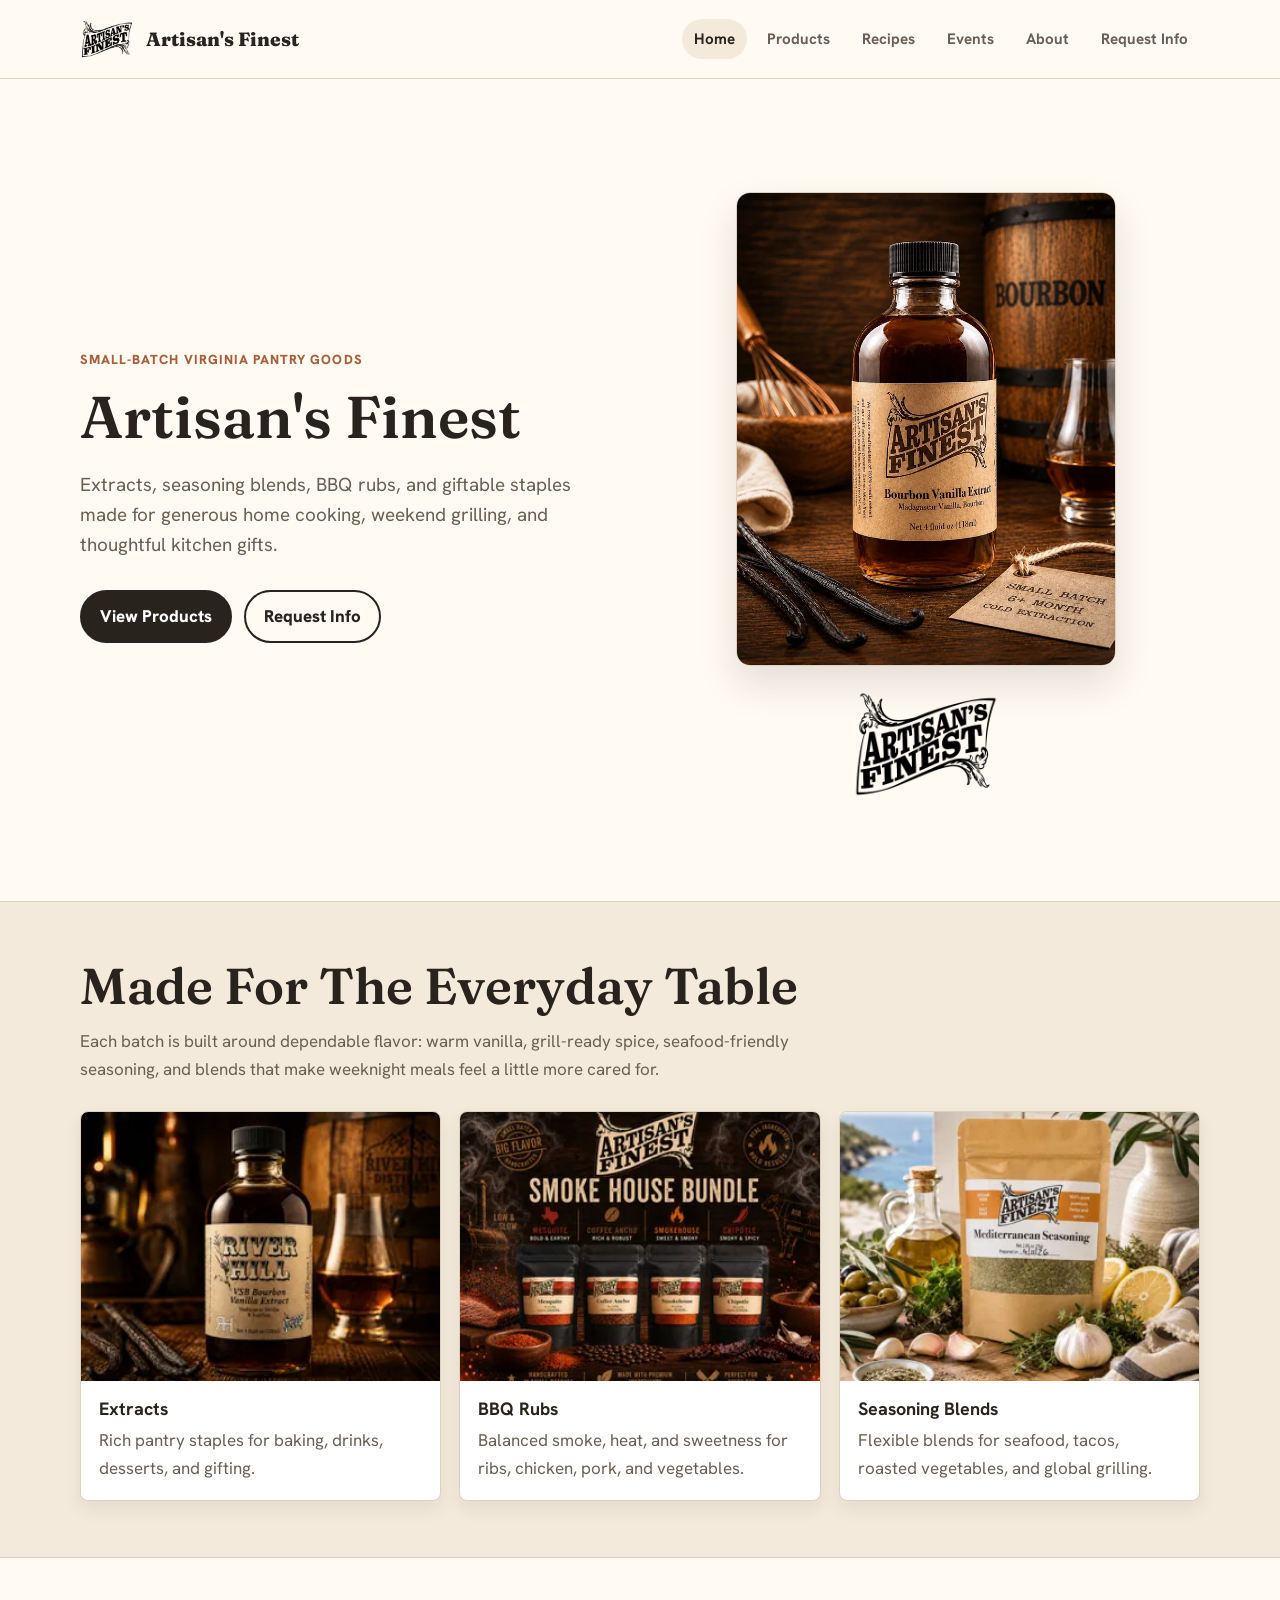
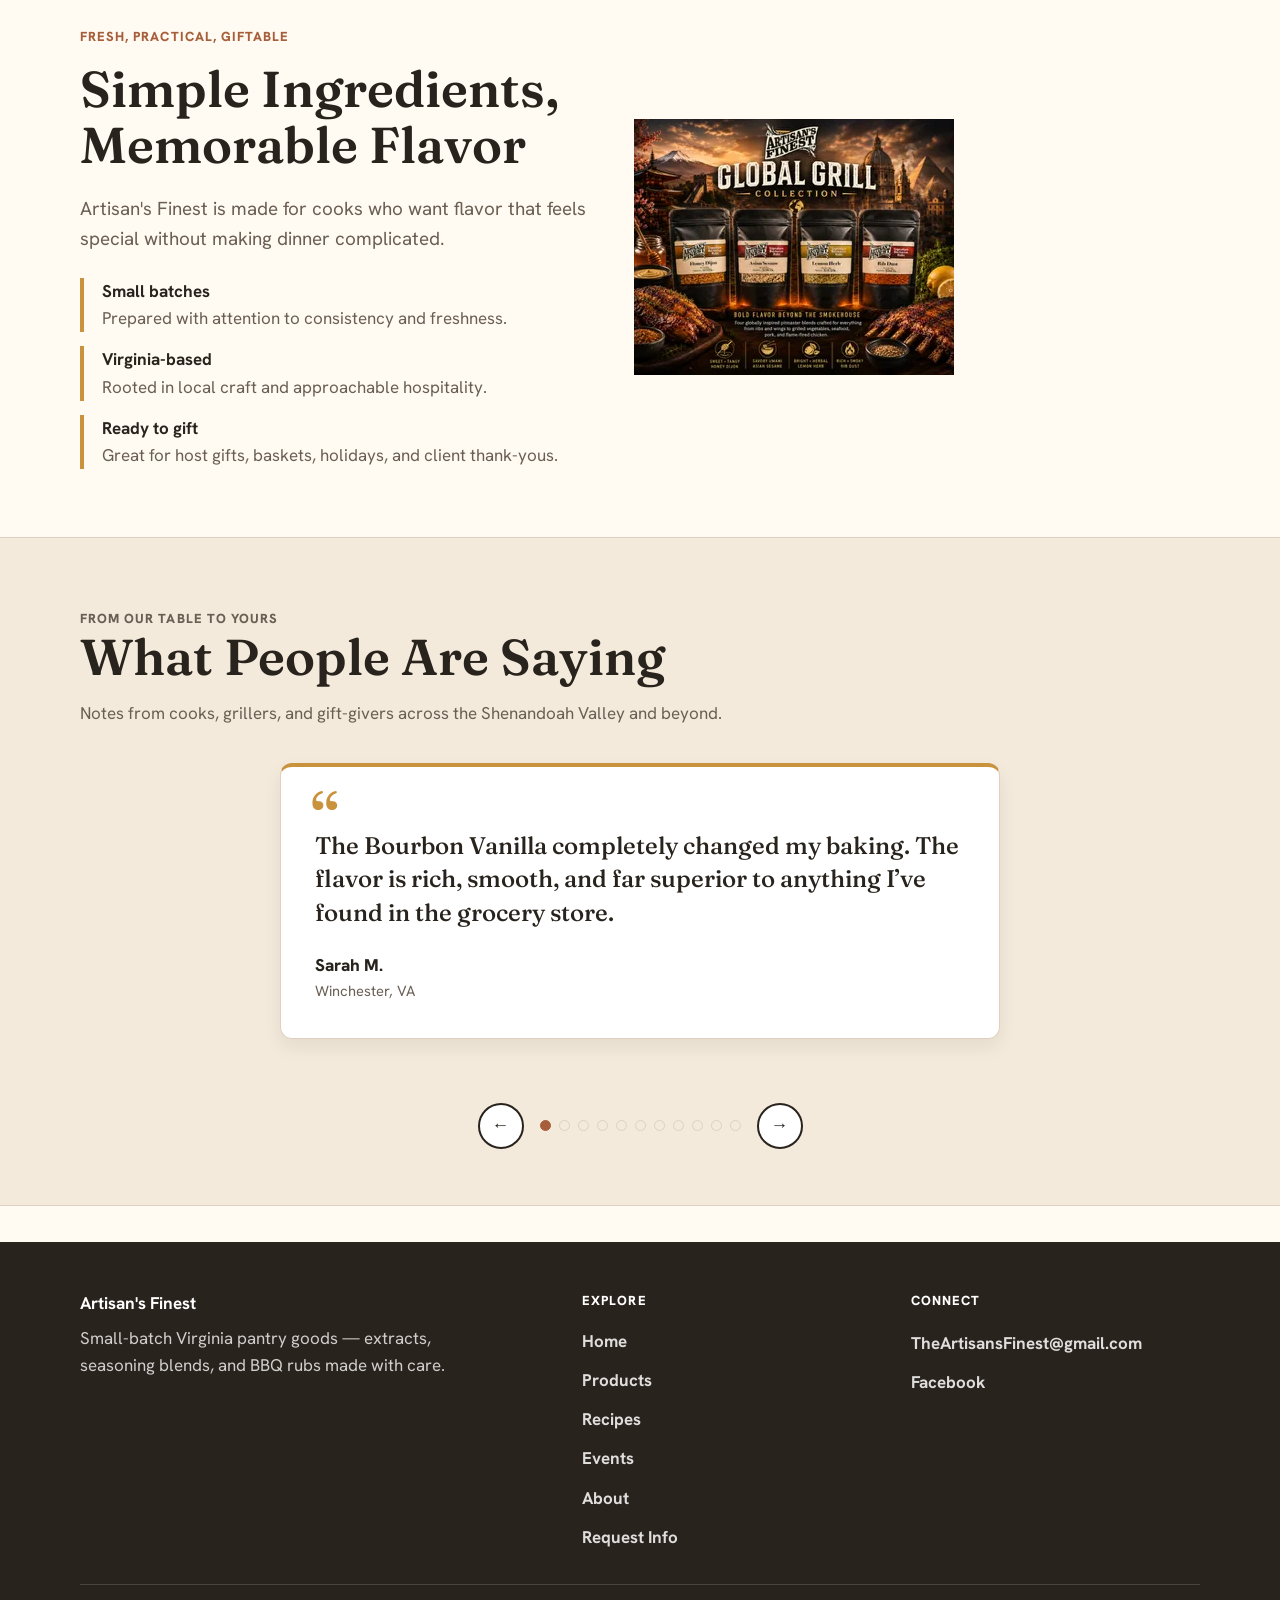
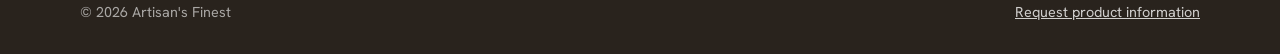
==== index.html @ e1be0135 "Optimize images: convert to resized WebP (48MB to 2.8MB) - Convert 33 photographic PNG/JPG assets to" ====
<!doctype html>
<html lang="en">
<head>
  <meta charset="utf-8">
  <meta name="viewport" content="width=device-width, initial-scale=1">
  <title>Artisan's Finest | Small-Batch Virginia Pantry Goods</title>
  <meta name="description" content="Artisan's Finest makes small-batch Virginia extracts, seasoning blends, BBQ rubs, and giftable pantry staples.">
  <meta property="og:type" content="website">
  <meta property="og:site_name" content="Artisan's Finest">
  <meta property="og:title" content="Artisan's Finest | Small-Batch Virginia Pantry Goods">
  <meta property="og:description" content="Artisan's Finest makes small-batch Virginia extracts, seasoning blends, BBQ rubs, and giftable pantry staples.">
  <meta property="og:url" content="https://artisans-finest.github.io/artisans-finest/">
  <meta property="og:image" content="https://artisans-finest.github.io/artisans-finest/images/share-card.png">
  <meta property="og:image:width" content="1200">
  <meta property="og:image:height" content="630">
  <meta property="og:image:alt" content="Artisan's Finest logo">
  <meta name="twitter:card" content="summary_large_image">
  <meta name="twitter:title" content="Artisan's Finest | Small-Batch Virginia Pantry Goods">
  <meta name="twitter:description" content="Artisan's Finest makes small-batch Virginia extracts, seasoning blends, BBQ rubs, and giftable pantry staples.">
  <meta name="twitter:image" content="https://artisans-finest.github.io/artisans-finest/images/share-card.png">
  <link rel="icon" href="images/favicon.png">
  <link rel="stylesheet" href="styles.css">
</head>
<body>
  <a class="skip-link" href="#main">Skip to content</a>
  <header class="site-header">
    <nav class="nav" aria-label="Main navigation">
      <a class="brand" href="index.html">
        <img src="images/logo.webp" alt="Artisan's Finest logo" width="1112" height="828" decoding="async">
        <span>Artisan's Finest</span>
      </a>
      <div class="nav-links">
        <a href="index.html" aria-current="page">Home</a>
        <a href="products.html">Products</a>
        <a href="recipes.html">Recipes</a>
        <a href="events.html">Events</a>
        <a href="about.html">About</a>
        <a href="contact.html">Request Info</a>
      </div>
    </nav>
  </header>

  <main id="main">
    <section class="hero">
      <div class="hero-copy">
        <p class="eyebrow">Small-batch Virginia pantry goods</p>
        <h1>Artisan's Finest</h1>
        <p class="lead">Extracts, seasoning blends, BBQ rubs, and giftable staples made for generous home cooking, weekend grilling, and thoughtful kitchen gifts.</p>
        <div class="actions">
          <a class="button" href="products.html">View Products</a>
          <a class="button secondary" href="contact.html">Request Info</a>
        </div>
      </div>
      <div class="hero-art">
        <img class="hero-photo" src="images/bourbon-vanilla-hero.webp" alt="Artisan's Finest Bourbon Vanilla Extract, small-batch Madagascar bourbon vanilla" width="1122" height="1402" decoding="async">
        <img class="hero-logo" src="images/logo.webp" alt="Artisan's Finest logo" width="1112" height="828" decoding="async">
      </div>
    </section>

    <section class="band">
      <div class="section">
        <div class="section-head">
          <h2>Made For The Everyday Table</h2>
          <p>Each batch is built around dependable flavor: warm vanilla, grill-ready spice, seafood-friendly seasoning, and blends that make weeknight meals feel a little more cared for.</p>
        </div>
        <div class="grid">
          <article class="card">
            <img src="images/vanilla-extract.webp" alt="Bottle of Artisan's Finest vanilla extract" width="320" height="213" loading="lazy" decoding="async">
            <div class="card-body">
              <h3>Extracts</h3>
              <p>Rich pantry staples for baking, drinks, desserts, and gifting.</p>
            </div>
          </article>
          <article class="card">
            <img src="images/smokehouse-bundle.webp" alt="Smokehouse seasoning bundle" width="320" height="256" loading="lazy" decoding="async">
            <div class="card-body">
              <h3>BBQ Rubs</h3>
              <p>Balanced smoke, heat, and sweetness for ribs, chicken, pork, and vegetables.</p>
            </div>
          </article>
          <article class="card">
            <img src="images/mediterranean.webp" alt="Mediterranean seasoning blend" width="320" height="320" loading="lazy" decoding="async">
            <div class="card-body">
              <h3>Seasoning Blends</h3>
              <p>Flexible blends for seafood, tacos, roasted vegetables, and global grilling.</p>
            </div>
          </article>
        </div>
      </div>
    </section>

    <section class="section split">
      <div>
        <p class="eyebrow">Fresh, practical, giftable</p>
        <h2>Simple Ingredients, Memorable Flavor</h2>
        <p class="lead">Artisan's Finest is made for cooks who want flavor that feels special without making dinner complicated.</p>
        <div class="feature-list">
          <div class="feature"><strong>Small batches</strong><span>Prepared with attention to consistency and freshness.</span></div>
          <div class="feature"><strong>Virginia-based</strong><span>Rooted in local craft and approachable hospitality.</span></div>
          <div class="feature"><strong>Ready to gift</strong><span>Great for host gifts, baskets, holidays, and client thank-yous.</span></div>
        </div>
      </div>
      <img src="images/global-grill.webp" alt="Global Grill seasoning blend" width="320" height="256" loading="lazy" decoding="async">
    </section>

    <section class="band testimonials" aria-labelledby="testimonials-title">
      <div class="section">
        <div class="section-head">
          <p class="eyebrow">From our table to yours</p>
          <h2 id="testimonials-title">What People Are Saying</h2>
          <p>Notes from cooks, grillers, and gift-givers across the Shenandoah Valley and beyond.</p>
        </div>
        <div class="carousel" aria-roledescription="carousel" aria-label="Customer testimonials">
          <div class="carousel-viewport">
            <ul class="carousel-track">
              <li class="testimonial" role="group" aria-roledescription="slide" aria-label="1 of 11">
                <figure>
                  <blockquote>The Bourbon Vanilla completely changed my baking. The flavor is rich, smooth, and far superior to anything I&rsquo;ve found in the grocery store.</blockquote>
                  <figcaption><span class="testimonial-name">Sarah M.</span><span class="testimonial-loc">Winchester, VA</span></figcaption>
                </figure>
              </li>
              <li class="testimonial" role="group" aria-roledescription="slide" aria-label="2 of 11">
                <figure>
                  <blockquote>I bought the Garlic Herb and Citrus Herb seasonings at a festival and went back the next day for more. The fact that they&rsquo;re sugar-free and salt-free makes them even better.</blockquote>
                  <figcaption><span class="testimonial-name">Mike T.</span><span class="testimonial-loc">Front Royal, VA</span></figcaption>
                </figure>
              </li>
              <li class="testimonial" role="group" aria-roledescription="slide" aria-label="3 of 11">
                <figure>
                  <blockquote>The Coffee Ancho Rub on smoked brisket was outstanding. Deep flavor, perfect balance, and a beautiful bark.</blockquote>
                  <figcaption><span class="testimonial-name">James R.</span><span class="testimonial-loc">Harrisonburg, VA</span></figcaption>
                </figure>
              </li>
              <li class="testimonial" role="group" aria-roledescription="slide" aria-label="4 of 11">
                <figure>
                  <blockquote>Artisan&rsquo;s Finest is one of the few vendors where I never leave with just one item. The quality is consistent across every seasoning and extract.</blockquote>
                  <figcaption><span class="testimonial-name">Emily W.</span><span class="testimonial-loc">Luray, VA</span></figcaption>
                </figure>
              </li>
              <li class="testimonial" role="group" aria-roledescription="slide" aria-label="5 of 11">
                <figure>
                  <blockquote>The Pure Vanilla Extract is worth every penny. You can smell the difference the moment you open the bottle.</blockquote>
                  <figcaption><span class="testimonial-name">Karen B.</span><span class="testimonial-loc">Strasburg, VA</span></figcaption>
                </figure>
              </li>
              <li class="testimonial" role="group" aria-roledescription="slide" aria-label="6 of 11">
                <figure>
                  <blockquote>I appreciate that the seasonings contain no fillers or anti-caking agents. You can actually see and taste the ingredients.</blockquote>
                  <figcaption><span class="testimonial-name">David L.</span><span class="testimonial-loc">Stanley, VA</span></figcaption>
                </figure>
              </li>
              <li class="testimonial" role="group" aria-roledescription="slide" aria-label="7 of 11">
                <figure>
                  <blockquote>The Honey Dijon Rub made the best grilled chicken we&rsquo;ve had all summer. Even our picky eaters asked for seconds.</blockquote>
                  <figcaption><span class="testimonial-name">Rebecca H.</span><span class="testimonial-loc">Middletown, VA</span></figcaption>
                </figure>
              </li>
              <li class="testimonial" role="group" aria-roledescription="slide" aria-label="8 of 11">
                <figure>
                  <blockquote>The Everything Bagel seasoning has become a staple in our kitchen. Eggs, avocado toast, vegetables&mdash;it goes on everything.</blockquote>
                  <figcaption><span class="testimonial-name">Amanda P.</span><span class="testimonial-loc">Woodstock, VA</span></figcaption>
                </figure>
              </li>
              <li class="testimonial" role="group" aria-roledescription="slide" aria-label="9 of 11">
                <figure>
                  <blockquote>The Kansas City and Carolina rubs helped me place in our neighborhood BBQ competition. That&rsquo;s all the endorsement I need.</blockquote>
                  <figcaption><span class="testimonial-name">Chris G.</span><span class="testimonial-loc">Elkton, VA</span></figcaption>
                </figure>
              </li>
              <li class="testimonial" role="group" aria-roledescription="slide" aria-label="10 of 11">
                <figure>
                  <blockquote>You can tell these products were created by people who actually cook. Every blend has a purpose and a personality.</blockquote>
                  <figcaption><span class="testimonial-name">Jennifer S.</span><span class="testimonial-loc">Winchester, VA</span></figcaption>
                </figure>
              </li>
              <li class="testimonial" role="group" aria-roledescription="slide" aria-label="11 of 11">
                <figure>
                  <blockquote>Every rub we&rsquo;ve tried has delivered exactly what the label promised. From the bold Smokehouse blend to the rich Coffee Ancho, Artisan&rsquo;s Finest has become our go-to for grilling season.</blockquote>
                  <figcaption><span class="testimonial-name">Mark &amp; Lisa D.</span><span class="testimonial-loc">Colonial Beach, VA</span></figcaption>
                </figure>
              </li>
            </ul>
          </div>
        </div>
      </div>
    </section>
  </main>

  <footer class="site-footer">
    <div class="footer-inner">
      <div class="footer-brand">
        <strong>Artisan's Finest</strong>
        <p>Small-batch Virginia pantry goods &mdash; extracts, seasoning blends, and BBQ rubs made with care.</p>
      </div>
      <div class="footer-col">
        <strong>Explore</strong>
        <nav class="footer-nav" aria-label="Footer">
          <a href="index.html">Home</a>
          <a href="products.html">Products</a>
          <a href="recipes.html">Recipes</a>
          <a href="events.html">Events</a>
          <a href="about.html">About</a>
          <a href="contact.html">Request Info</a>
        </nav>
      </div>
      <div class="footer-connect">
        <strong>Connect</strong>
        <a href="mailto:TheArtisansFinest@gmail.com">TheArtisansFinest@gmail.com</a>
        <a href="https://www.facebook.com/share/18mzWPCxDP/?mibextid=wwXIfr" target="_blank" rel="noopener">Facebook</a>
      </div>
    </div>
    <div class="footer-base">
      <span>&copy; 2026 Artisan's Finest</span>
      <a href="contact.html">Request product information</a>
    </div>
  </footer>

  <script>
    // Testimonial carousel. Without JS the track is a horizontally
    // scrollable, snap-aligned list of quotes, so every testimonial stays
    // reachable. With JS we enhance it into a one-at-a-time carousel with
    // previous/next buttons, dot indicators, keyboard support, and gentle
    // autoplay that pauses on hover/focus and respects reduced-motion.
    (function () {
      var carousel = document.querySelector('.testimonials .carousel');
      if (!carousel) return;
      var track = carousel.querySelector('.carousel-track');
      var slides = Array.prototype.slice.call(track.children);
      if (slides.length < 2) return;

      carousel.classList.add('is-enhanced');

      var index = 0;
      var reduceMotion = window.matchMedia('(prefers-reduced-motion: reduce)').matches;

      var controls = document.createElement('div');
      controls.className = 'carousel-controls';

      var prev = document.createElement('button');
      prev.type = 'button';
      prev.className = 'carousel-btn carousel-prev';
      prev.setAttribute('aria-label', 'Previous testimonial');
      prev.innerHTML = '←';

      var next = document.createElement('button');
      next.type = 'button';
      next.className = 'carousel-btn carousel-next';
      next.setAttribute('aria-label', 'Next testimonial');
      next.innerHTML = '→';

      var dots = document.createElement('div');
      dots.className = 'carousel-dots';

      var dotButtons = slides.map(function (slide, i) {
        var dot = document.createElement('button');
        dot.type = 'button';
        dot.className = 'carousel-dot';
        dot.setAttribute('aria-label', 'Go to testimonial ' + (i + 1));
        dot.addEventListener('click', function () { goTo(i); stop(); });
        dots.appendChild(dot);
        return dot;
      });

      controls.appendChild(prev);
      controls.appendChild(dots);
      controls.appendChild(next);
      carousel.appendChild(controls);

      function update() {
        track.style.transform = 'translateX(' + (-index * 100) + '%)';
        slides.forEach(function (s, i) {
          s.setAttribute('aria-hidden', i === index ? 'false' : 'true');
        });
        dotButtons.forEach(function (d, i) {
          d.setAttribute('aria-current', i === index ? 'true' : 'false');
        });
      }

      function goTo(i) {
        index = (i + slides.length) % slides.length;
        update();
      }

      prev.addEventListener('click', function () { goTo(index - 1); stop(); });
      next.addEventListener('click', function () { goTo(index + 1); stop(); });

      carousel.addEventListener('keydown', function (e) {
        if (e.key === 'ArrowLeft') { goTo(index - 1); stop(); }
        else if (e.key === 'ArrowRight') { goTo(index + 1); stop(); }
      });

      var timer = null;
      function start() {
        if (reduceMotion) return;
        stop();
        timer = window.setInterval(function () { goTo(index + 1); }, 6000);
      }
      function stop() {
        if (timer) { window.clearInterval(timer); timer = null; }
      }

      carousel.addEventListener('mouseenter', stop);
      carousel.addEventListener('mouseleave', start);
      carousel.addEventListener('focusin', stop);
      carousel.addEventListener('focusout', start);
      document.addEventListener('visibilitychange', function () {
        if (document.hidden) stop(); else start();
      });

      update();
      start();
    })();
  </script>
</body>
</html>
---- styles.css ----
/* Self-hosted brand fonts */
@font-face {
  font-family: 'Fraunces';
  src: url('fonts/fraunces-var.woff2') format('woff2');
  font-weight: 100 900;
  font-style: normal;
  font-display: swap;
}
@font-face {
  font-family: 'Hanken Grotesk';
  src: url('fonts/hanken-grotesk-var.woff2') format('woff2');
  font-weight: 100 900;
  font-style: normal;
  font-display: swap;
}
@font-face {
  font-family: 'Hanken Grotesk';
  src: url('fonts/hanken-grotesk-var-italic.woff2') format('woff2');
  font-weight: 100 900;
  font-style: italic;
  font-display: swap;
}

:root {
  --ink: #29231d;
  --muted: #695f54;
  --paper: #fffaf2;
  --cream: #f3eadb;
  --sage: #6f7d58;
  --clay: #a75f3b;
  --gold: #c9933e;
  --line: #ded1bf;
  --white: #ffffff;
  --shadow: 0 18px 38px rgba(45, 34, 24, 0.13);
}

* {
  box-sizing: border-box;
}

html {
  scroll-behavior: smooth;
}

body {
  margin: 0;
  color: var(--ink);
  background: var(--paper);
  font-family: 'Hanken Grotesk', ui-sans-serif, system-ui, -apple-system, BlinkMacSystemFont, "Segoe UI", sans-serif;
  font-size: 17px;
  line-height: 1.6;
}

img {
  display: block;
  max-width: 100%;
  height: auto;
}

a {
  color: inherit;
}

.skip-link {
  position: absolute;
  left: -999px;
  top: 12px;
  z-index: 10;
  padding: 10px 14px;
  background: var(--ink);
  color: var(--white);
}

.skip-link:focus {
  left: 12px;
}

.site-header {
  position: sticky;
  top: 0;
  z-index: 5;
  background: rgba(255, 250, 242, 0.96);
  border-bottom: 1px solid var(--line);
  backdrop-filter: blur(10px);
}

.nav {
  width: min(1120px, calc(100% - 32px));
  margin: 0 auto;
  min-height: 78px;
  display: flex;
  align-items: center;
  justify-content: space-between;
  gap: 24px;
}

.brand {
  display: inline-flex;
  align-items: center;
  gap: 12px;
  text-decoration: none;
  font-weight: 800;
  letter-spacing: 0;
}

.brand img {
  width: 54px;
  height: 54px;
  object-fit: contain;
}

.brand span {
  font-family: 'Fraunces', Georgia, "Times New Roman", serif;
  font-size: 1.2rem;
}

.nav-links {
  display: flex;
  flex-wrap: wrap;
  align-items: center;
  justify-content: flex-end;
  gap: 8px;
}

.nav-links a {
  padding: 8px 12px;
  border-radius: 999px;
  text-decoration: none;
  color: var(--muted);
  font-size: 0.95rem;
  font-weight: 700;
}

.nav-links a[aria-current="page"],
.nav-links a:hover {
  color: var(--ink);
  background: var(--cream);
}

.section,
.hero {
  width: min(1120px, calc(100% - 32px));
  margin: 0 auto;
}

.hero {
  min-height: calc(100vh - 78px);
  padding: 64px 0 52px;
  display: grid;
  grid-template-columns: minmax(0, 1fr) minmax(340px, 1.05fr);
  align-items: center;
  gap: 52px;
}

.hero-copy {
  max-width: 560px;
}

.eyebrow {
  margin: 0 0 14px;
  color: var(--clay);
  font-size: 0.82rem;
  font-weight: 800;
  letter-spacing: 0.08em;
  text-transform: uppercase;
}

h1,
h2,
h3 {
  margin: 0;
  line-height: 1.12;
  letter-spacing: 0;
}

h1,
h2 {
  font-family: 'Fraunces', Georgia, "Times New Roman", serif;
  font-weight: 600;
  font-optical-sizing: auto;
}

h1 {
  font-size: clamp(2.2rem, 4.6vw, 3.7rem);
}

h2 {
  font-size: clamp(2rem, 4vw, 3.15rem);
}

h3 {
  font-size: 1.12rem;
}

.lead {
  margin: 20px 0 0;
  color: var(--muted);
  font-size: clamp(1.02rem, 1.8vw, 1.18rem);
}

.actions {
  display: flex;
  flex-wrap: wrap;
  gap: 12px;
  margin-top: 30px;
}

.button {
  display: inline-flex;
  align-items: center;
  justify-content: center;
  min-height: 46px;
  padding: 11px 18px;
  border: 2px solid var(--ink);
  border-radius: 999px;
  background: var(--ink);
  color: var(--white);
  text-decoration: none;
  font-weight: 800;
}

.button.secondary {
  background: transparent;
  color: var(--ink);
}

.hero-art {
  position: relative;
  display: flex;
  flex-direction: column;
  align-items: center;
  gap: 22px;
}

.hero-photo {
  width: min(380px, 100%);
  height: auto;
  max-height: 64vh;
  object-fit: contain;
  border-radius: 14px;
  border: 1px solid var(--line);
  box-shadow: var(--shadow);
}

.hero-logo {
  width: min(150px, 42%);
  height: auto;
}

.section {
  padding: 68px 0;
}

.section-head {
  max-width: 760px;
  margin-bottom: 28px;
}

.section-head p {
  margin: 14px 0 0;
  color: var(--muted);
}

.band {
  background: var(--cream);
  border-block: 1px solid var(--line);
}

.band .section {
  padding-block: 56px;
}

.grid {
  display: grid;
  grid-template-columns: repeat(3, minmax(0, 1fr));
  gap: 18px;
}

.card {
  background: var(--white);
  border: 1px solid var(--line);
  border-radius: 8px;
  overflow: hidden;
  box-shadow: 0 8px 18px rgba(45, 34, 24, 0.07);
}

.card img {
  width: 100%;
  aspect-ratio: 4 / 3;
  object-fit: cover;
  background: #efe3d0;
}

.card-body {
  padding: 18px;
}

.card p {
  margin: 8px 0 0;
  color: var(--muted);
}

.split {
  display: grid;
  grid-template-columns: minmax(0, 0.95fr) minmax(320px, 1.05fr);
  gap: 42px;
  align-items: center;
}

.split img {
  background: transparent;
}

.story-photo {
  margin: 0;
}

.story-photo img {
  width: 100%;
  aspect-ratio: 5 / 4;
  object-fit: cover;
  border-radius: 14px;
  border: 1px solid var(--line);
  box-shadow: var(--shadow);
}

.story-photo figcaption {
  margin-top: 12px;
  color: var(--muted);
  font-size: 0.92rem;
  font-style: italic;
  text-align: center;
}

.recipe-photo {
  margin: 0;
}

.recipe-photo img {
  width: 100%;
  height: auto;
  border-radius: 14px;
  border: 1px solid var(--line);
  box-shadow: var(--shadow);
}

.feature-list {
  display: grid;
  gap: 14px;
  margin-top: 24px;
}

.feature {
  padding-left: 18px;
  border-left: 4px solid var(--gold);
}

.feature strong {
  display: block;
}

.feature span {
  color: var(--muted);
}

.maker-grid {
  grid-template-columns: repeat(2, minmax(0, 1fr));
  gap: 24px;
}

.maker-grid .card-body {
  padding: 26px;
}

.maker-grid h3 {
  margin-bottom: 6px;
  font-size: 1.4rem;
}

.maker-grid .card-body p + p {
  margin-top: 14px;
}

.page-hero {
  width: min(900px, calc(100% - 32px));
  margin: 0 auto;
  padding: 72px 0 42px;
  text-align: center;
}

.page-hero p {
  margin: 18px auto 0;
  max-width: 720px;
  color: var(--muted);
  font-size: 1.12rem;
}

.product-grid {
  display: grid;
  grid-template-columns: repeat(2, minmax(0, 1fr));
  gap: 20px;
}

.product-card {
  display: grid;
  grid-template-columns: 170px minmax(0, 1fr);
  gap: 18px;
  align-items: center;
  background: var(--white);
  border: 1px solid var(--line);
  border-radius: 8px;
  padding: 14px;
}

.product-card img {
  width: 170px;
  height: 150px;
  object-fit: cover;
  border-radius: 6px;
  background: #efe3d0;
}

.product-card p {
  margin: 8px 0 0;
  color: var(--muted);
}

.note {
  margin-top: 28px;
  padding: 18px 20px;
  border: 1px solid var(--line);
  border-left: 6px solid var(--sage);
  background: var(--white);
  border-radius: 8px;
  color: var(--muted);
}

.tabs {
  display: grid;
  grid-template-columns: repeat(auto-fit, minmax(150px, 1fr));
  gap: 12px;
  margin-bottom: 32px;
}

.tab {
  appearance: none;
  display: flex;
  flex-direction: column;
  gap: 10px;
  padding: 12px;
  background: var(--white);
  border: 1px solid var(--line);
  border-radius: 10px;
  color: var(--ink);
  font: inherit;
  font-weight: 800;
  text-align: center;
  cursor: pointer;
  transition: box-shadow 0.15s ease, transform 0.15s ease, border-color 0.15s ease;
}

.tab img {
  width: 100%;
  aspect-ratio: 3 / 2;
  object-fit: contain;
  border-radius: 8px;
  background: #efe3d0;
}

.tab span {
  display: block;
  line-height: 1.25;
}

.tab:hover {
  border-color: var(--clay);
  box-shadow: 0 10px 22px rgba(45, 34, 24, 0.1);
  transform: translateY(-2px);
}

.tab[aria-selected="true"] {
  border-color: var(--clay);
  box-shadow: 0 0 0 2px var(--clay), 0 10px 22px rgba(45, 34, 24, 0.12);
}

.tab:focus-visible {
  outline: 3px solid var(--gold);
  outline-offset: 2px;
}

.tab-panel:focus {
  outline: none;
}

.tab-panel-head {
  margin: 0 0 20px;
}

.tab-panel-head h2 {
  margin: 0;
}

.tab-panel-head p {
  margin: 8px 0 0;
  color: var(--muted);
}

.flavor-grid {
  display: grid;
  grid-template-columns: repeat(auto-fill, minmax(220px, 1fr));
  gap: 14px;
}

.flavor {
  background: var(--white);
  border: 1px solid var(--line);
  border-left: 4px solid var(--gold);
  border-radius: 8px;
  padding: 16px 18px;
}

.flavor h3 {
  margin: 0;
  font-size: 1.05rem;
}

.badge {
  display: inline-block;
  margin-top: 10px;
  padding: 3px 10px;
  font-size: 0.78rem;
  font-weight: 700;
  border-radius: 999px;
  background: var(--cream);
  color: var(--muted);
  border: 1px solid var(--line);
}

.badge.season {
  background: rgba(111, 125, 88, 0.14);
  color: var(--sage);
  border-color: rgba(111, 125, 88, 0.32);
}

.badge.soon {
  background: rgba(201, 147, 62, 0.16);
  color: #97681c;
  border-color: rgba(201, 147, 62, 0.38);
}

.coming {
  text-align: center;
  padding: 44px 22px;
  border: 1px dashed var(--line);
  border-radius: 8px;
  background: var(--white);
}

.coming p {
  margin: 0 0 8px;
  color: var(--muted);
}

.coming p:last-child {
  margin-bottom: 0;
}

.flavor.is-clickable {
  padding: 0;
  transition: box-shadow 0.15s ease, transform 0.15s ease, border-color 0.15s ease;
}

.flavor.is-clickable:hover {
  border-left-color: var(--clay);
  box-shadow: 0 10px 22px rgba(45, 34, 24, 0.1);
  transform: translateY(-2px);
}

.flavor-trigger {
  display: block;
  width: 100%;
  text-align: left;
  background: none;
  border: none;
  font: inherit;
  color: inherit;
  padding: 16px 18px;
  cursor: pointer;
  border-radius: 8px;
}

.flavor-trigger h3 {
  margin: 0;
  font-size: 1.05rem;
}

.flavor-trigger:focus-visible {
  outline: 3px solid var(--gold);
  outline-offset: 2px;
}

.flavor-more {
  display: inline-block;
  margin-top: 10px;
  font-size: 0.82rem;
  font-weight: 700;
  color: var(--clay);
}

.flavor-more::after {
  content: " \2192";
}

.flavor-dialog {
  width: min(560px, calc(100% - 32px));
  max-height: calc(100vh - 80px);
  padding: 0;
  border: 1px solid var(--line);
  border-radius: 12px;
  background: var(--paper);
  color: var(--ink);
  box-shadow: 0 30px 60px rgba(45, 34, 24, 0.28);
  overflow: hidden;
}

.flavor-dialog::backdrop {
  background: rgba(45, 34, 24, 0.5);
}

.dialog-close {
  position: absolute;
  top: 10px;
  right: 12px;
  width: 38px;
  height: 38px;
  display: grid;
  place-items: center;
  font-size: 1.6rem;
  line-height: 1;
  background: none;
  border: none;
  color: var(--muted);
  cursor: pointer;
  border-radius: 8px;
}

.dialog-close:hover {
  background: var(--cream);
  color: var(--ink);
}

.dialog-close:focus-visible {
  outline: 3px solid var(--gold);
  outline-offset: 2px;
}

.dialog-body {
  padding: 30px 28px;
  overflow-y: auto;
  max-height: calc(100vh - 80px);
}

.dialog-body h3 {
  margin: 0 36px 0 0;
  font-size: 1.5rem;
}

.dialog-body p {
  margin: 14px 0 0;
}

.dialog-tag {
  color: var(--clay);
  font-weight: 700;
  font-style: italic;
}

.dialog-price {
  margin-top: 10px;
  font-weight: 700;
  font-size: 1.1rem;
  color: var(--ink);
}

.dialog-price .dialog-vol {
  font-weight: 400;
  font-size: 0.95rem;
  color: var(--muted);
}

.dialog-img {
  display: block;
  width: 31.25%;
  height: auto;
  margin: 18px auto 0;
  border-radius: 8px;
  border: 1px solid var(--line);
  background: var(--cream);
}

.dialog-cta {
  margin-top: 24px;
}

.dialog-uses,
.dialog-notes {
  margin-top: 16px;
  padding: 12px 14px;
  background: var(--white);
  border: 1px solid var(--line);
  border-left: 4px solid var(--sage);
  border-radius: 8px;
  color: var(--muted);
  font-size: 0.95rem;
}

.recipe-section-title {
  margin: 18px 0 4px;
  font-size: 0.82rem;
  font-weight: 800;
  text-transform: uppercase;
  letter-spacing: 0.06em;
  color: var(--clay);
}

.dialog-body ul,
.dialog-body ol {
  margin: 6px 0 0;
  padding-left: 20px;
}

.dialog-body li {
  margin: 3px 0;
}

.recipe-menu {
  position: relative;
  display: inline-block;
}

.recipe-menu-toggle[aria-expanded="true"] {
  background: var(--clay);
  border-color: var(--clay);
  color: var(--white);
}

.recipe-menu-toggle::after {
  content: " \25BE";
  font-size: 0.85em;
}

.recipe-menu-list[hidden] {
  display: none;
}

.recipe-menu-list {
  position: absolute;
  top: calc(100% + 8px);
  left: 0;
  z-index: 6;
  min-width: 260px;
  max-width: 90vw;
  max-height: 340px;
  overflow-y: auto;
  display: grid;
  gap: 2px;
  padding: 8px;
  background: var(--white);
  border: 1px solid var(--line);
  border-radius: 10px;
  box-shadow: var(--shadow);
}

.recipe-item {
  display: block;
  width: 100%;
  text-align: left;
  padding: 9px 12px;
  background: none;
  border: none;
  border-radius: 6px;
  font: inherit;
  color: var(--ink);
  cursor: pointer;
}

.recipe-item:hover,
.recipe-item:focus-visible {
  background: var(--cream);
  outline: none;
}

.form-wrap {
  display: grid;
  grid-template-columns: minmax(0, 0.8fr) minmax(320px, 1.2fr);
  gap: 36px;
  align-items: start;
}

.contact-panel,
form {
  background: var(--white);
  border: 1px solid var(--line);
  border-radius: 8px;
  padding: 24px;
  box-shadow: 0 10px 24px rgba(45, 34, 24, 0.08);
}

.contact-panel p {
  margin: 10px 0 0;
  color: var(--muted);
}

label {
  display: block;
  margin: 0 0 6px;
  font-weight: 800;
}

input,
textarea,
select {
  width: 100%;
  min-height: 46px;
  margin-bottom: 16px;
  padding: 11px 12px;
  border: 1px solid #c9bba8;
  border-radius: 6px;
  background: #fffdf9;
  color: var(--ink);
  font: inherit;
}

textarea {
  min-height: 150px;
  resize: vertical;
}

/* Honeypot: visually and from assistive tech removed, but still in the DOM
   for bots to trip over. Not display:none so field-skipping bots still see it. */
.hp {
  position: absolute;
  left: -9999px;
  width: 1px;
  height: 1px;
  overflow: hidden;
}

.site-footer {
  margin-top: 36px;
  background: var(--ink);
  color: var(--white);
}

.footer-inner {
  width: min(1120px, calc(100% - 32px));
  margin: 0 auto;
  padding: 48px 0 28px;
  display: grid;
  grid-template-columns: 1.6fr 1fr 1fr;
  gap: 40px;
  color: rgba(255, 255, 255, 0.78);
}

.footer-brand {
  max-width: 420px;
}

.footer-col strong,
.footer-connect strong {
  display: block;
  margin-bottom: 12px;
  color: var(--white);
  font-size: 0.82rem;
  font-weight: 800;
  letter-spacing: 0.08em;
  text-transform: uppercase;
}

.footer-brand strong {
  color: var(--white);
}

.footer-brand p {
  margin: 8px 0 0;
}

.footer-nav {
  display: flex;
  flex-direction: column;
  gap: 2px;
}

.footer-nav a {
  display: inline-block;
  padding: 5px 0;
  color: rgba(255, 255, 255, 0.85);
  text-decoration: none;
  font-weight: 700;
}

.footer-nav a:hover,
.footer-nav a:focus-visible {
  color: var(--white);
  text-decoration: underline;
}

.footer-connect {
  display: flex;
  flex-direction: column;
  gap: 2px;
}

.footer-connect a {
  display: inline-block;
  padding: 5px 0;
  color: rgba(255, 255, 255, 0.85);
  text-decoration: none;
  font-weight: 700;
}

.footer-connect a:hover,
.footer-connect a:focus-visible {
  color: var(--white);
  text-decoration: underline;
}

.footer-base {
  width: min(1120px, calc(100% - 32px));
  margin: 0 auto;
  padding: 16px 0 30px;
  border-top: 1px solid rgba(255, 255, 255, 0.15);
  display: flex;
  flex-wrap: wrap;
  justify-content: space-between;
  gap: 10px 18px;
  font-size: 0.9rem;
  color: rgba(255, 255, 255, 0.6);
}

.footer-base a {
  color: rgba(255, 255, 255, 0.78);
}

.event-month-group {
  margin-bottom: 32px;
}

.event-month-group:last-of-type {
  margin-bottom: 0;
}

.event-month-head {
  margin: 0 0 16px;
  padding-bottom: 8px;
  font-size: 1.5rem;
  color: var(--clay);
  border-bottom: 2px solid var(--line);
}

.event-list {
  display: grid;
  gap: 12px;
}

.event {
  display: grid;
  grid-template-columns: 92px minmax(0, 1fr);
  gap: 20px;
  align-items: center;
  background: var(--white);
  border: 1px solid var(--line);
  border-left: 4px solid var(--gold);
  border-radius: 8px;
  padding: 16px 20px;
}

.event-date {
  text-align: center;
  line-height: 1.08;
}

.event-mon {
  display: block;
  text-transform: uppercase;
  letter-spacing: 0.08em;
  font-size: 0.78rem;
  font-weight: 800;
  color: var(--clay);
}

.event-day {
  display: block;
  font-family: 'Fraunces', Georgia, "Times New Roman", serif;
  font-size: 1.6rem;
  font-weight: 700;
  white-space: nowrap;
}

.event-body h3 {
  margin: 0;
  font-size: 1.1rem;
}

.event-body h3 a {
  color: var(--clay);
  text-decoration: none;
}

.event-body h3 a:hover,
.event-body h3 a:focus-visible {
  text-decoration: underline;
}

.event-loc {
  margin: 4px 0 0;
  color: var(--muted);
  font-size: 0.95rem;
}

.event-tag {
  display: inline-block;
  margin-left: 8px;
  font-size: 0.72rem;
  font-weight: 800;
  text-transform: uppercase;
  letter-spacing: 0.05em;
  color: var(--sage);
  vertical-align: middle;
}

.event .badge {
  margin-top: 0;
  margin-left: 8px;
  vertical-align: middle;
}

/* Testimonial carousel */
.testimonials .carousel {
  position: relative;
  margin-top: 8px;
}

.carousel-viewport {
  overflow-x: auto;
  scroll-snap-type: x mandatory;
  -webkit-overflow-scrolling: touch;
  scrollbar-width: none;
  padding: 8px 0;
}

.carousel-viewport::-webkit-scrollbar {
  display: none;
}

.carousel-track {
  display: flex;
  gap: 0;
  margin: 0;
  padding: 0;
  list-style: none;
}

.testimonial {
  flex: 0 0 100%;
  scroll-snap-align: center;
}

.testimonial figure {
  max-width: 720px;
  margin: 0 auto;
  padding: 36px 34px;
  background: var(--white);
  border: 1px solid var(--line);
  border-top: 4px solid var(--gold);
  border-radius: 12px;
  box-shadow: 0 8px 18px rgba(45, 34, 24, 0.07);
  min-height: 248px;
  display: flex;
  flex-direction: column;
  justify-content: center;
}

.testimonial blockquote {
  position: relative;
  margin: 0;
  padding-top: 26px;
  font-family: 'Fraunces', Georgia, "Times New Roman", serif;
  font-weight: 500;
  font-size: clamp(1.15rem, 2.1vw, 1.5rem);
  line-height: 1.4;
}

.testimonial blockquote::before {
  content: "\201C";
  position: absolute;
  top: -18px;
  left: -4px;
  font-family: 'Fraunces', Georgia, "Times New Roman", serif;
  font-size: 4rem;
  line-height: 1;
  color: var(--gold);
}

.testimonial figcaption {
  margin-top: 22px;
  display: flex;
  flex-direction: column;
}

.testimonial-name {
  font-family: 'Hanken Grotesk', ui-sans-serif, system-ui, sans-serif;
  font-weight: 800;
}

.testimonial-loc {
  color: var(--muted);
  font-size: 0.92rem;
}

/* Enhanced (JS) mode: drive slides by transform instead of native scroll. */
.carousel.is-enhanced .carousel-viewport {
  overflow: hidden;
  scroll-snap-type: none;
}

.carousel.is-enhanced .carousel-track {
  flex-wrap: nowrap;
  transition: transform 0.45s ease;
}

@media (prefers-reduced-motion: reduce) {
  .carousel.is-enhanced .carousel-track {
    transition: none;
  }
}

.carousel-controls {
  display: flex;
  align-items: center;
  justify-content: center;
  flex-wrap: wrap;
  gap: 16px;
  margin-top: 22px;
}

.carousel-btn {
  flex: none;
  width: 46px;
  height: 46px;
  display: grid;
  place-items: center;
  border: 2px solid var(--ink);
  border-radius: 999px;
  background: var(--white);
  color: var(--ink);
  font-size: 1.1rem;
  line-height: 1;
  cursor: pointer;
  transition: background 0.15s ease, color 0.15s ease;
}

.carousel-btn:hover {
  background: var(--ink);
  color: var(--white);
}

.carousel-btn:focus-visible {
  outline: 3px solid var(--gold);
  outline-offset: 2px;
}

.carousel-dots {
  display: flex;
  flex-wrap: wrap;
  justify-content: center;
  gap: 8px;
}

.carousel-dot {
  width: 11px;
  height: 11px;
  padding: 0;
  border: 1px solid var(--line);
  border-radius: 999px;
  background: var(--cream);
  cursor: pointer;
  transition: background 0.15s ease, border-color 0.15s ease;
}

.carousel-dot[aria-current="true"] {
  background: var(--clay);
  border-color: var(--clay);
}

.carousel-dot:focus-visible {
  outline: 3px solid var(--gold);
  outline-offset: 2px;
}

@media (max-width: 860px) {
  .nav {
    min-height: 92px;
    flex-direction: column;
    justify-content: center;
    gap: 8px;
  }

  .nav-links {
    justify-content: center;
  }

  .hero,
  .split,
  .form-wrap {
    grid-template-columns: 1fr;
  }

  .hero {
    min-height: auto;
    padding-top: 42px;
  }

  .hero-art {
    order: -1;
    padding: 0 18px;
  }

  .grid,
  .maker-grid,
  .product-grid {
    grid-template-columns: 1fr;
  }

  .footer-inner {
    grid-template-columns: 1fr;
    gap: 28px;
  }
}

@media (max-width: 560px) {
  body {
    font-size: 16px;
  }

  .brand span {
    font-size: 1.05rem;
  }

  .nav-links a {
    padding: 7px 9px;
    font-size: 0.9rem;
  }

  .product-card {
    grid-template-columns: 1fr;
  }

  .product-card img {
    width: 100%;
    height: auto;
    aspect-ratio: 4 / 3;
  }

  .dialog-img {
    width: 50%;
    min-width: 180px;
  }

  .footer-nav a,
  .footer-connect a {
    padding: 9px 0;
  }
}
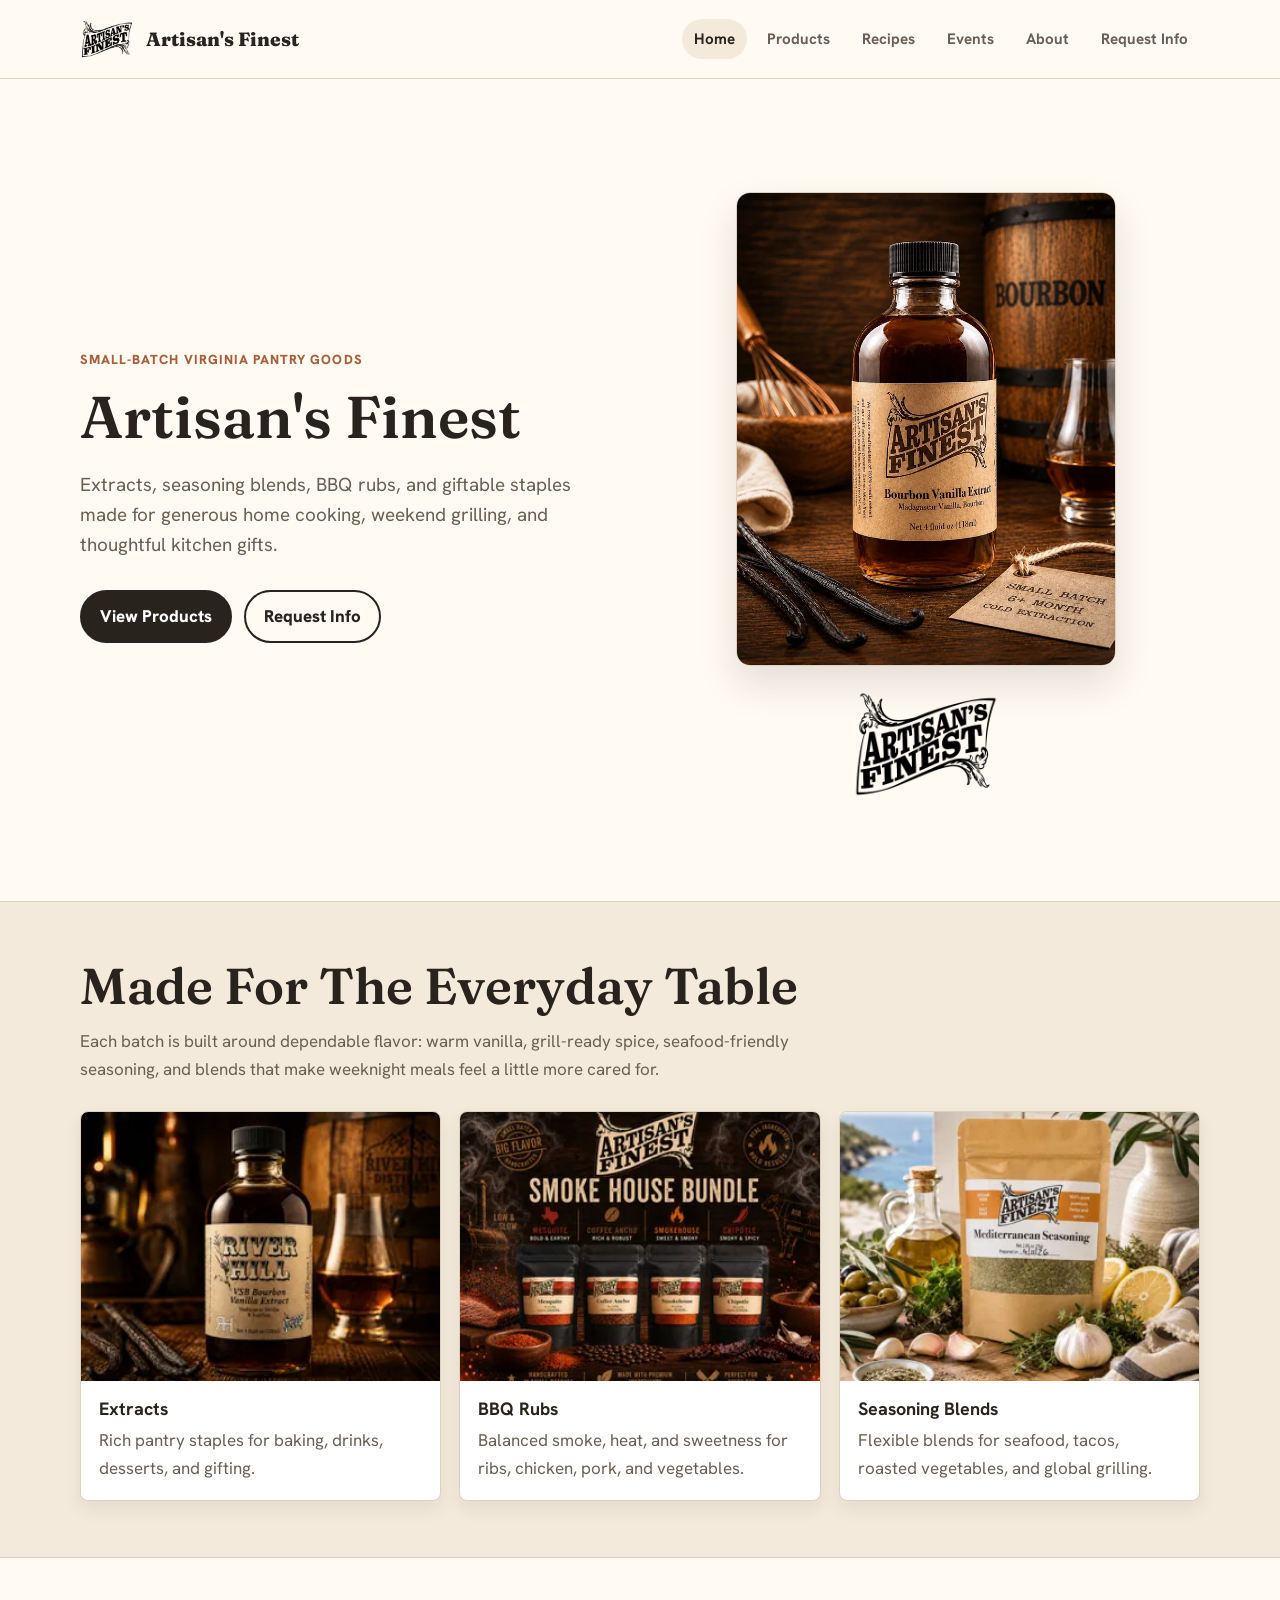
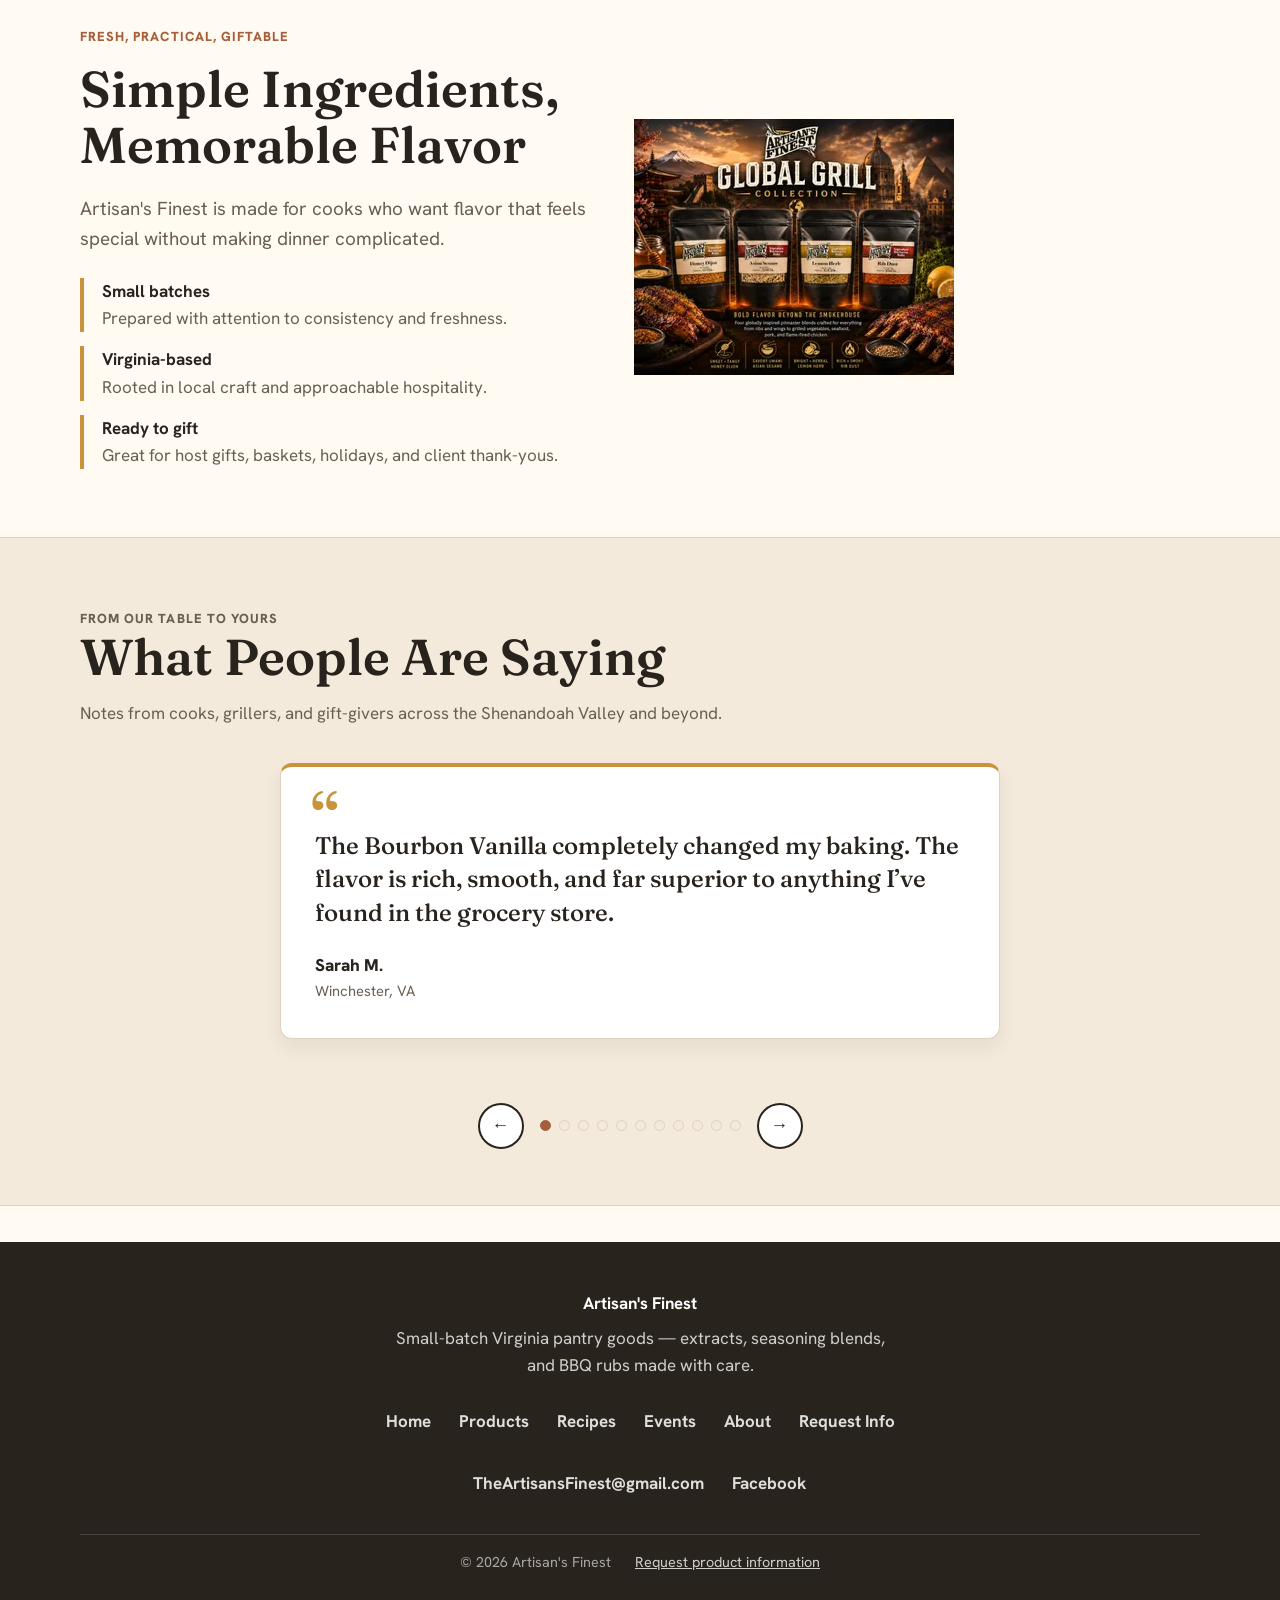
==== commit 6589a2d8: "Redesign footer as centered single-column layout Replace the unbalanced three-column footer grid wit" ====
--- a/index.html
+++ b/index.html
@@ -192,19 +192,15 @@
         <strong>Artisan's Finest</strong>
         <p>Small-batch Virginia pantry goods &mdash; extracts, seasoning blends, and BBQ rubs made with care.</p>
       </div>
-      <div class="footer-col">
-        <strong>Explore</strong>
-        <nav class="footer-nav" aria-label="Footer">
-          <a href="index.html">Home</a>
-          <a href="products.html">Products</a>
-          <a href="recipes.html">Recipes</a>
-          <a href="events.html">Events</a>
-          <a href="about.html">About</a>
-          <a href="contact.html">Request Info</a>
-        </nav>
-      </div>
+      <nav class="footer-nav" aria-label="Footer">
+        <a href="index.html">Home</a>
+        <a href="products.html">Products</a>
+        <a href="recipes.html">Recipes</a>
+        <a href="events.html">Events</a>
+        <a href="about.html">About</a>
+        <a href="contact.html">Request Info</a>
+      </nav>
       <div class="footer-connect">
-        <strong>Connect</strong>
         <a href="mailto:TheArtisansFinest@gmail.com">TheArtisansFinest@gmail.com</a>
         <a href="https://www.facebook.com/share/18mzWPCxDP/?mibextid=wwXIfr" target="_blank" rel="noopener">Facebook</a>
       </div>
--- a/styles.css
+++ b/styles.css
@@ -846,6 +846,21 @@
   overflow: hidden;
 }
 
+.form-status {
+  margin: 14px 0 0;
+  padding: 12px 14px;
+  border: 1px solid var(--clay);
+  border-left: 4px solid var(--clay);
+  border-radius: 8px;
+  background: rgba(167, 95, 59, 0.08);
+  color: var(--clay);
+  font-weight: 700;
+}
+
+.form-status[hidden] {
+  display: none;
+}
+
 .site-footer {
   margin-top: 36px;
   background: var(--ink);
@@ -855,30 +870,22 @@
 .footer-inner {
   width: min(1120px, calc(100% - 32px));
   margin: 0 auto;
-  padding: 48px 0 28px;
-  display: grid;
-  grid-template-columns: 1.6fr 1fr 1fr;
-  gap: 40px;
+  padding: 48px 0 32px;
+  display: flex;
+  flex-direction: column;
+  align-items: center;
+  gap: 24px;
+  text-align: center;
   color: rgba(255, 255, 255, 0.78);
 }
 
 .footer-brand {
-  max-width: 420px;
-}
-
-.footer-col strong,
-.footer-connect strong {
-  display: block;
-  margin-bottom: 12px;
-  color: var(--white);
-  font-size: 0.82rem;
-  font-weight: 800;
-  letter-spacing: 0.08em;
-  text-transform: uppercase;
+  max-width: 520px;
 }
 
 .footer-brand strong {
   color: var(--white);
+  font-size: 1.05rem;
 }
 
 .footer-brand p {
@@ -887,8 +894,9 @@
 
 .footer-nav {
   display: flex;
-  flex-direction: column;
-  gap: 2px;
+  flex-wrap: wrap;
+  justify-content: center;
+  gap: 4px 28px;
 }
 
 .footer-nav a {
@@ -907,8 +915,9 @@
 
 .footer-connect {
   display: flex;
-  flex-direction: column;
-  gap: 2px;
+  flex-wrap: wrap;
+  justify-content: center;
+  gap: 4px 28px;
 }
 
 .footer-connect a {
@@ -932,8 +941,8 @@
   border-top: 1px solid rgba(255, 255, 255, 0.15);
   display: flex;
   flex-wrap: wrap;
-  justify-content: space-between;
-  gap: 10px 18px;
+  justify-content: center;
+  gap: 10px 24px;
   font-size: 0.9rem;
   color: rgba(255, 255, 255, 0.6);
 }
@@ -1231,11 +1240,6 @@
   .product-grid {
     grid-template-columns: 1fr;
   }
-
-  .footer-inner {
-    grid-template-columns: 1fr;
-    gap: 28px;
-  }
 }
 
 @media (max-width: 560px) {
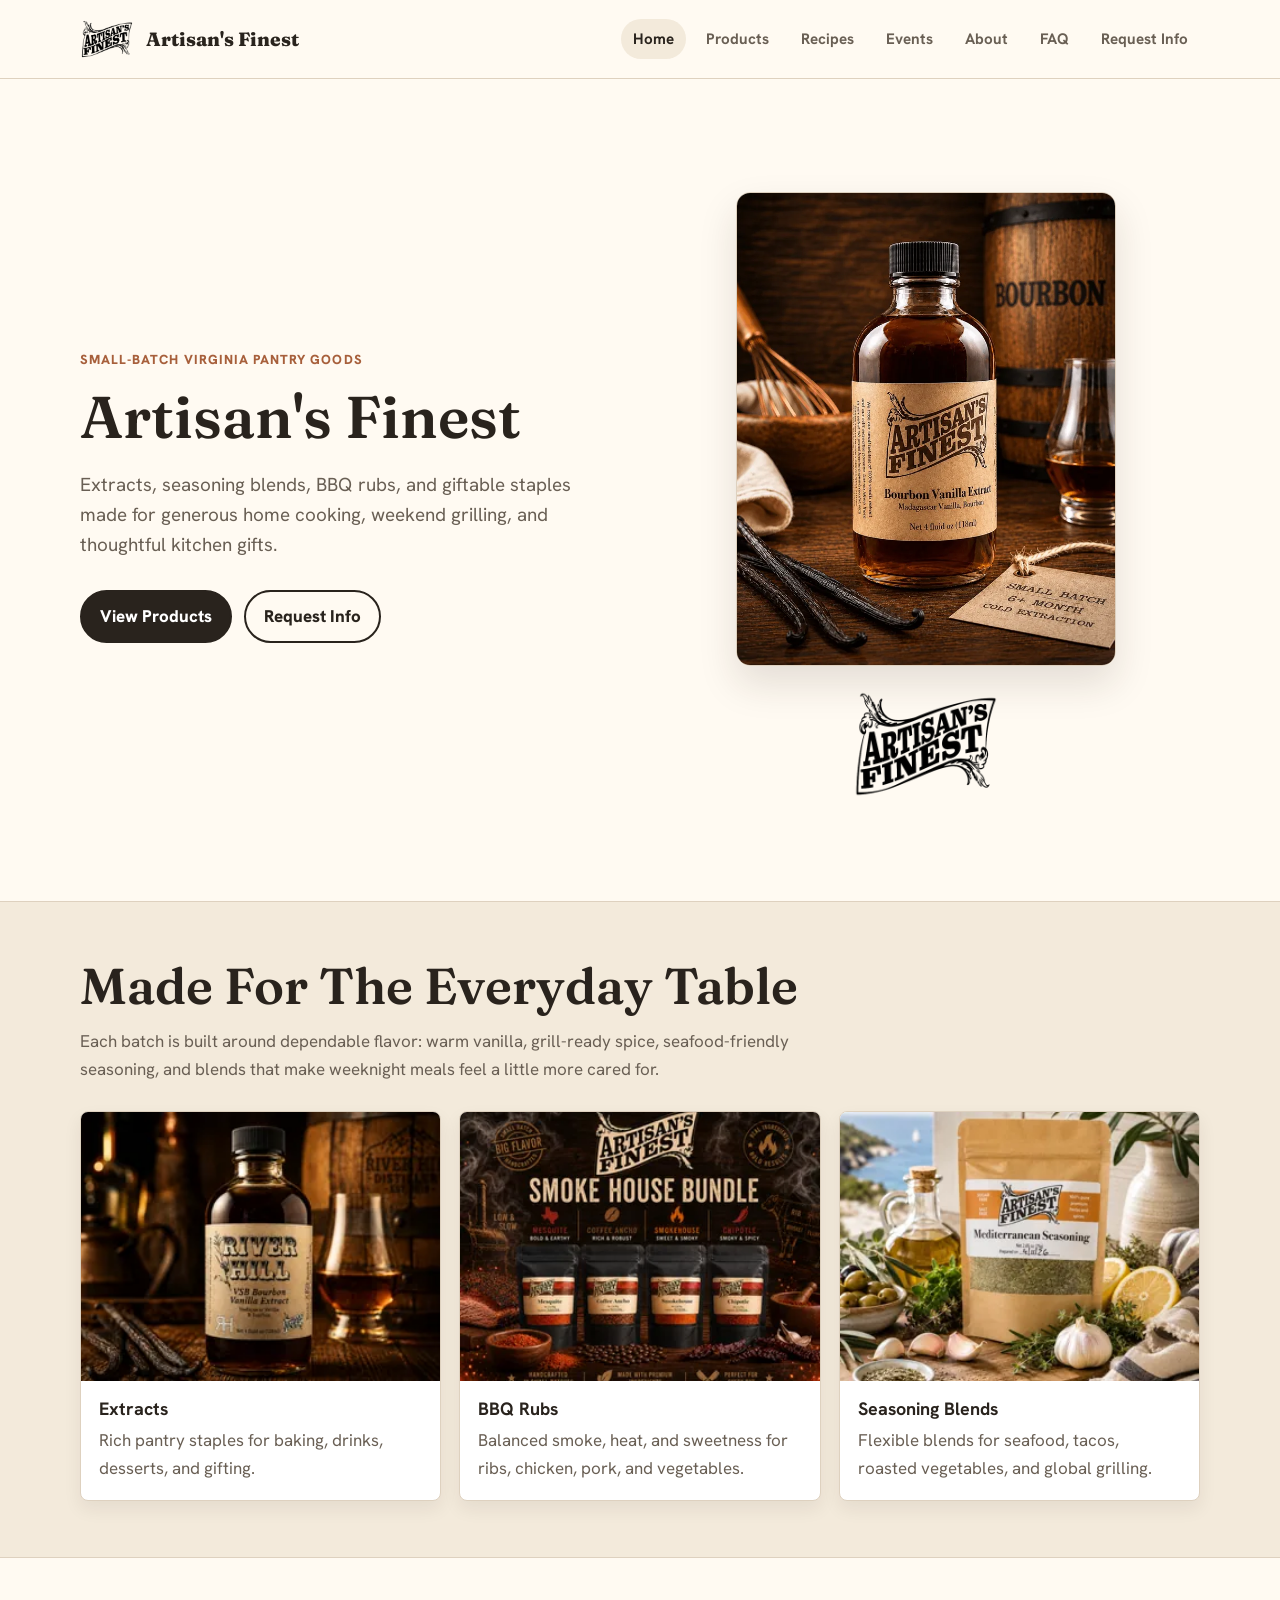
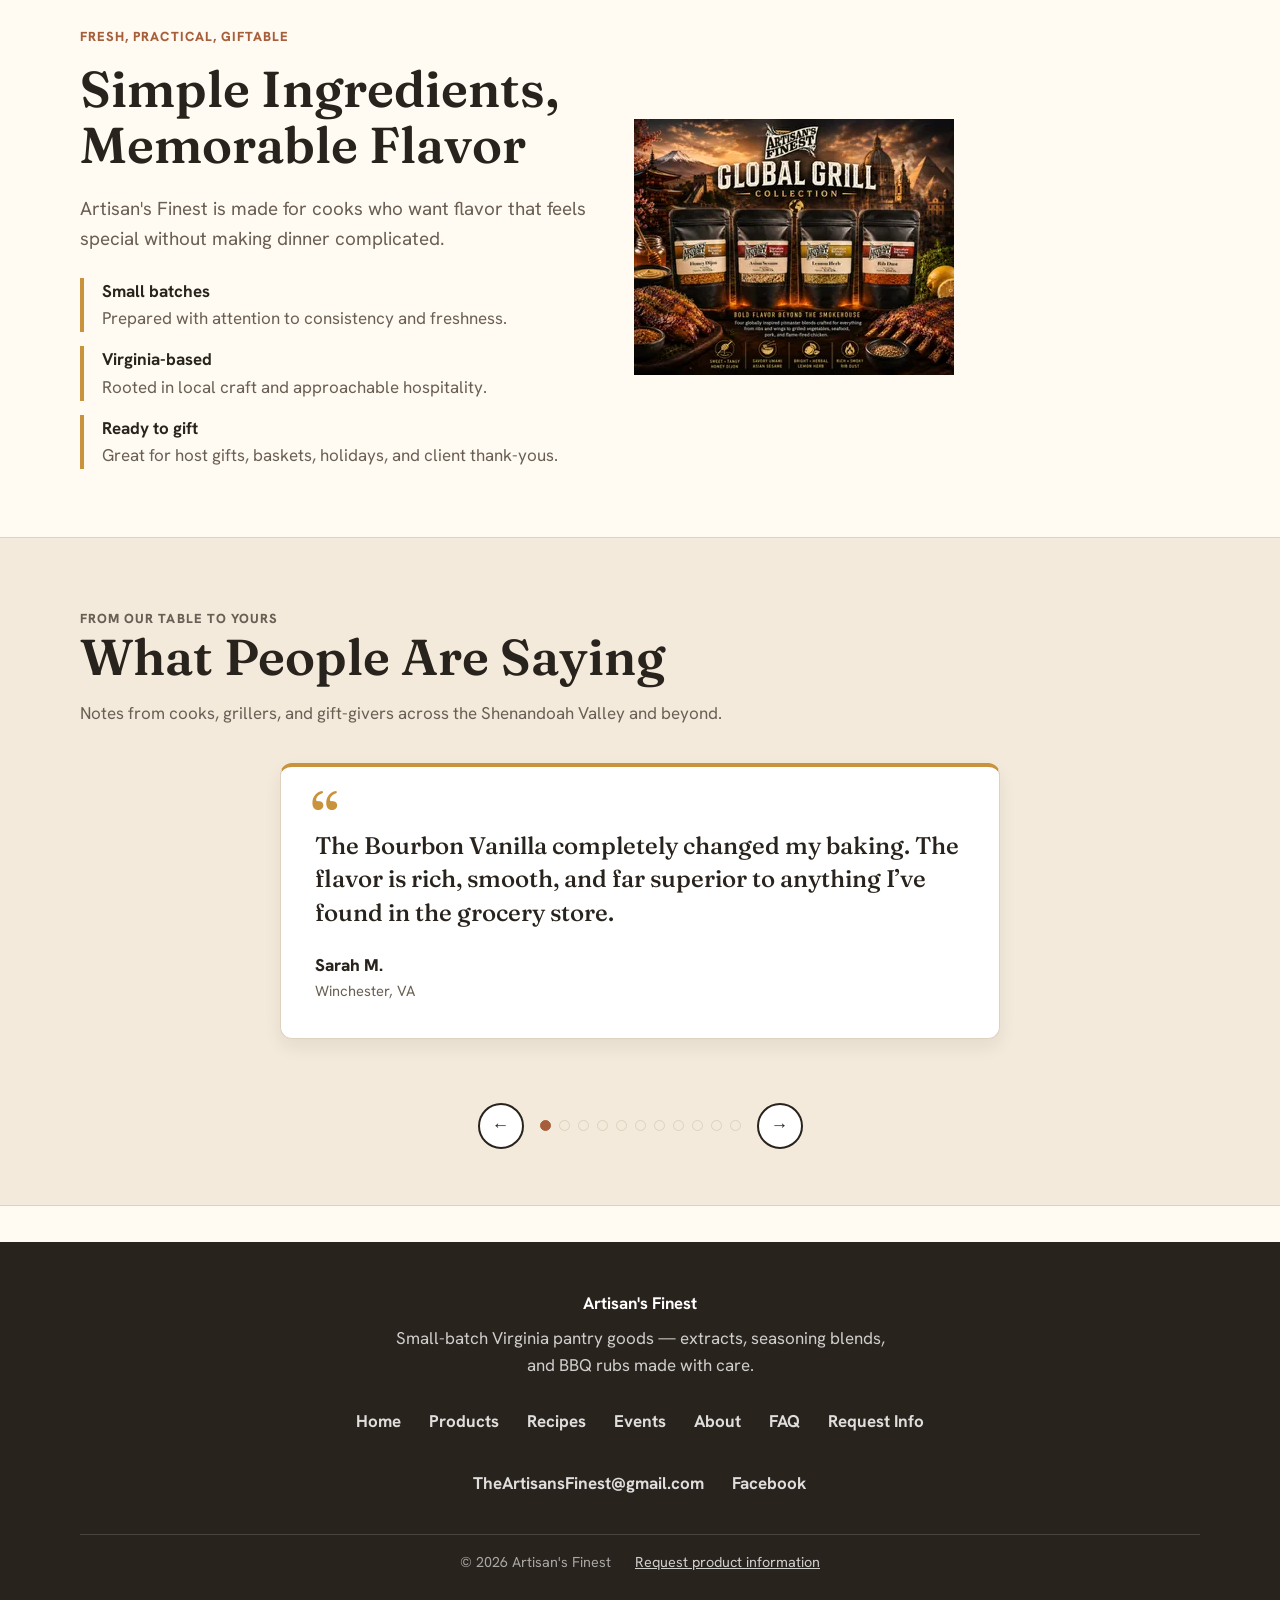
==== commit d334c42a: "Add FAQ page with accordion layout and FAQPage schema Build faq.html from owner-provided content, gr" ====
--- a/index.html
+++ b/index.html
@@ -18,8 +18,27 @@
   <meta name="twitter:title" content="Artisan's Finest | Small-Batch Virginia Pantry Goods">
   <meta name="twitter:description" content="Artisan's Finest makes small-batch Virginia extracts, seasoning blends, BBQ rubs, and giftable pantry staples.">
   <meta name="twitter:image" content="https://artisans-finest.github.io/artisans-finest/images/share-card.png">
+  <link rel="canonical" href="https://artisans-finest.github.io/artisans-finest/">
   <link rel="icon" href="images/favicon.png">
   <link rel="stylesheet" href="styles.css">
+  <script type="application/ld+json">
+  {
+    "@context": "https://schema.org",
+    "@type": "LocalBusiness",
+    "name": "Artisan's Finest",
+    "description": "Artisan's Finest makes small-batch Virginia extracts, seasoning blends, BBQ rubs, and giftable pantry staples.",
+    "url": "https://artisans-finest.github.io/artisans-finest/",
+    "logo": "https://artisans-finest.github.io/artisans-finest/images/logo.webp",
+    "image": "https://artisans-finest.github.io/artisans-finest/images/share-card.png",
+    "email": "TheArtisansFinest@gmail.com",
+    "areaServed": "Shenandoah Valley, Virginia",
+    "founder": [
+      { "@type": "Person", "name": "Chris Marston" },
+      { "@type": "Person", "name": "Becky George" }
+    ],
+    "sameAs": ["https://www.facebook.com/share/18mzWPCxDP/?mibextid=wwXIfr"]
+  }
+  </script>
 </head>
 <body>
   <a class="skip-link" href="#main">Skip to content</a>
@@ -35,6 +54,7 @@
         <a href="recipes.html">Recipes</a>
         <a href="events.html">Events</a>
         <a href="about.html">About</a>
+        <a href="faq.html">FAQ</a>
         <a href="contact.html">Request Info</a>
       </div>
     </nav>
@@ -53,7 +73,7 @@
       </div>
       <div class="hero-art">
         <img class="hero-photo" src="images/bourbon-vanilla-hero.webp" alt="Artisan's Finest Bourbon Vanilla Extract, small-batch Madagascar bourbon vanilla" width="1122" height="1402" decoding="async">
-        <img class="hero-logo" src="images/logo.webp" alt="Artisan's Finest logo" width="1112" height="828" decoding="async">
+        <img class="hero-logo" src="images/logo.webp" alt="" width="1112" height="828" decoding="async">
       </div>
     </section>
 
@@ -198,11 +218,12 @@
         <a href="recipes.html">Recipes</a>
         <a href="events.html">Events</a>
         <a href="about.html">About</a>
+        <a href="faq.html">FAQ</a>
         <a href="contact.html">Request Info</a>
       </nav>
       <div class="footer-connect">
         <a href="mailto:TheArtisansFinest@gmail.com">TheArtisansFinest@gmail.com</a>
-        <a href="https://www.facebook.com/share/18mzWPCxDP/?mibextid=wwXIfr" target="_blank" rel="noopener">Facebook</a>
+        <a href="https://www.facebook.com/share/18mzWPCxDP/?mibextid=wwXIfr" target="_blank" rel="noopener noreferrer">Facebook</a>
       </div>
     </div>
     <div class="footer-base">
--- a/styles.css
+++ b/styles.css
@@ -395,6 +395,89 @@
   font-size: 1.12rem;
 }
 
+/* FAQ accordions */
+.faq .faq-group + .faq-group {
+  margin-top: 48px;
+}
+
+.faq .section-head {
+  margin-bottom: 18px;
+}
+
+.faq-item {
+  border: 1px solid var(--line);
+  border-radius: 10px;
+  background: var(--white);
+  box-shadow: 0 8px 18px rgba(45, 34, 24, 0.06);
+}
+
+.faq-item + .faq-item {
+  margin-top: 12px;
+}
+
+.faq-item summary {
+  list-style: none;
+  cursor: pointer;
+  padding: 18px 52px 18px 22px;
+  position: relative;
+  font-family: 'Fraunces', Georgia, 'Times New Roman', serif;
+  font-size: 1.12rem;
+  font-weight: 600;
+  color: var(--ink);
+}
+
+.faq-item summary::-webkit-details-marker {
+  display: none;
+}
+
+.faq-item summary::after {
+  content: '+';
+  position: absolute;
+  right: 22px;
+  top: 50%;
+  transform: translateY(-50%);
+  font-size: 1.5rem;
+  line-height: 1;
+  color: var(--clay);
+  transition: transform 0.2s ease;
+}
+
+.faq-item[open] summary::after {
+  content: '\2212';
+}
+
+.faq-item summary:hover {
+  color: var(--clay);
+}
+
+.faq-item summary:focus-visible {
+  outline: 3px solid var(--gold);
+  outline-offset: 2px;
+  border-radius: 8px;
+}
+
+.faq-answer {
+  padding: 0 22px 20px;
+  color: var(--muted);
+}
+
+.faq-answer p {
+  margin: 0 0 10px;
+}
+
+.faq-answer p:last-child {
+  margin-bottom: 0;
+}
+
+.faq-answer ul {
+  margin: 0 0 10px;
+  padding-left: 20px;
+}
+
+.faq-answer li {
+  margin: 4px 0;
+}
+
 .product-grid {
   display: grid;
   grid-template-columns: repeat(2, minmax(0, 1fr));
@@ -476,6 +559,28 @@
   border-color: var(--clay);
   box-shadow: 0 10px 22px rgba(45, 34, 24, 0.1);
   transform: translateY(-2px);
+}
+
+/* "Available Fall 2026" badge overlaid across the bottom of the tab image. */
+.tab-media {
+  position: relative;
+  display: block;
+}
+
+.tab-banner {
+  position: absolute;
+  left: 0;
+  right: 0;
+  bottom: 0;
+  padding: 5px 10px;
+  font-size: 0.72rem;
+  font-weight: 700;
+  letter-spacing: 0.05em;
+  text-transform: uppercase;
+  text-align: center;
+  color: var(--white);
+  background: var(--clay);
+  border-radius: 0 0 8px 8px;
 }
 
 .tab[aria-selected="true"] {
@@ -544,7 +649,7 @@
 
 .badge.soon {
   background: rgba(201, 147, 62, 0.16);
-  color: #97681c;
+  color: #7d5512;
   border-color: rgba(201, 147, 62, 0.38);
 }
 
@@ -700,6 +805,50 @@
 
 .dialog-cta {
   margin-top: 24px;
+}
+
+/* Sausage blends pair a small product image with the availability button. */
+.dialog-actions {
+  display: flex;
+  align-items: center;
+  justify-content: space-between;
+  gap: 16px;
+  flex-wrap: wrap;
+  margin-top: 24px;
+}
+
+.dialog-actions .dialog-cta {
+  margin-top: 0;
+}
+
+/* "Fall 2026" launch banner stacked over the availability button. */
+.dialog-cta-group {
+  display: flex;
+  flex-direction: column;
+  align-items: center;
+  gap: 8px;
+}
+
+.fall-banner {
+  display: inline-block;
+  padding: 4px 14px;
+  font-size: 0.78rem;
+  font-weight: 700;
+  letter-spacing: 0.05em;
+  text-transform: uppercase;
+  color: var(--white);
+  background: var(--clay);
+  border-radius: 999px;
+}
+
+.sausage-img {
+  flex: 0 0 auto;
+  width: 210px;
+  max-width: 58%;
+  height: auto;
+  border-radius: 8px;
+  border: 1px solid var(--line);
+  background: var(--cream);
 }
 
 .dialog-uses,
@@ -1252,7 +1401,7 @@
   }
 
   .nav-links a {
-    padding: 7px 9px;
+    padding: 11px 12px;
     font-size: 0.9rem;
   }
 
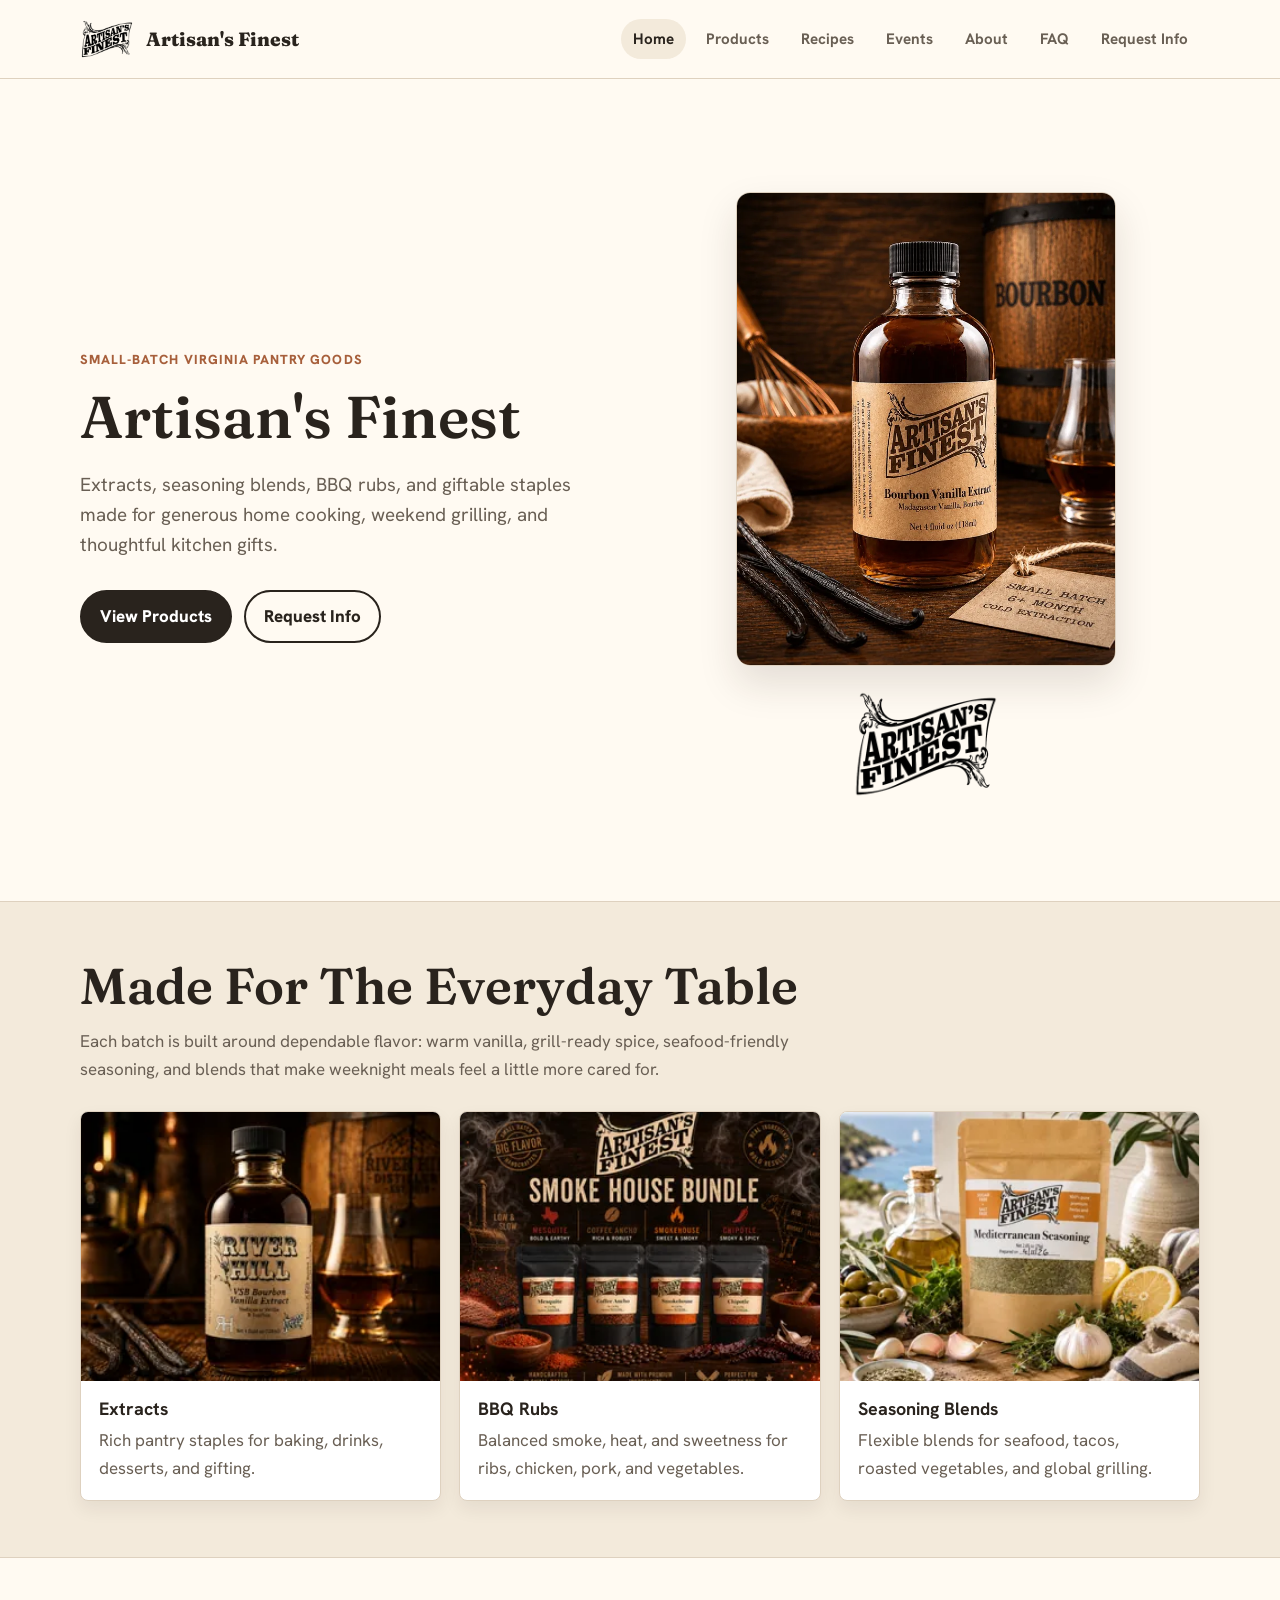
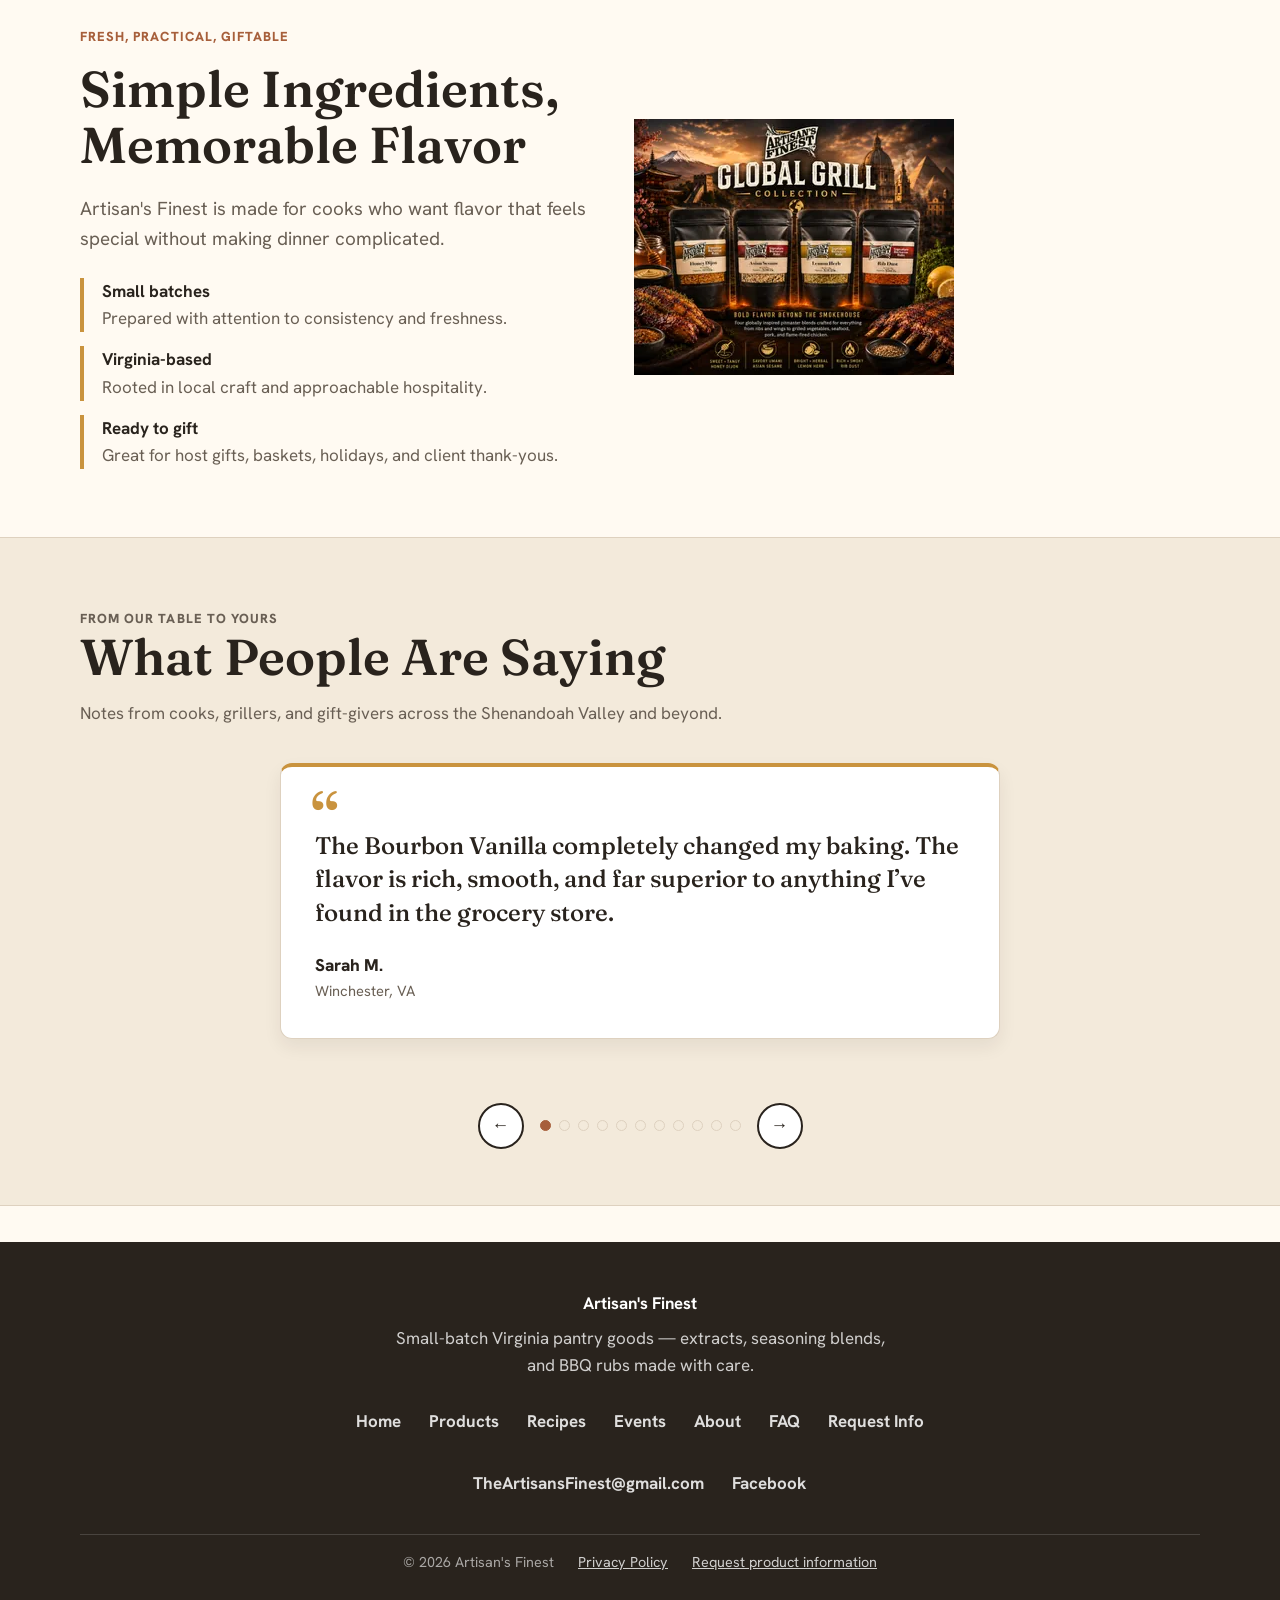
==== commit bd7b8053: "Add Privacy Policy page Create privacy.html describing what the site collects (Request Info form dat" ====
--- a/index.html
+++ b/index.html
@@ -228,6 +228,7 @@
     </div>
     <div class="footer-base">
       <span>&copy; 2026 Artisan's Finest</span>
+      <a href="privacy.html">Privacy Policy</a>
       <a href="contact.html">Request product information</a>
     </div>
   </footer>
--- a/styles.css
+++ b/styles.css
@@ -476,6 +476,40 @@
 
 .faq-answer li {
   margin: 4px 0;
+}
+
+/* Legal / prose pages */
+.legal {
+  max-width: 760px;
+  margin: 0 auto;
+}
+
+.legal-meta {
+  color: var(--muted);
+  font-size: 0.95rem;
+  margin-top: 0;
+}
+
+.legal h2 {
+  margin-top: 40px;
+  font-size: 1.5rem;
+}
+
+.legal p {
+  color: var(--muted);
+}
+
+.legal ul {
+  color: var(--muted);
+  padding-left: 22px;
+}
+
+.legal li {
+  margin: 6px 0;
+}
+
+.legal strong {
+  color: var(--ink);
 }
 
 .product-grid {
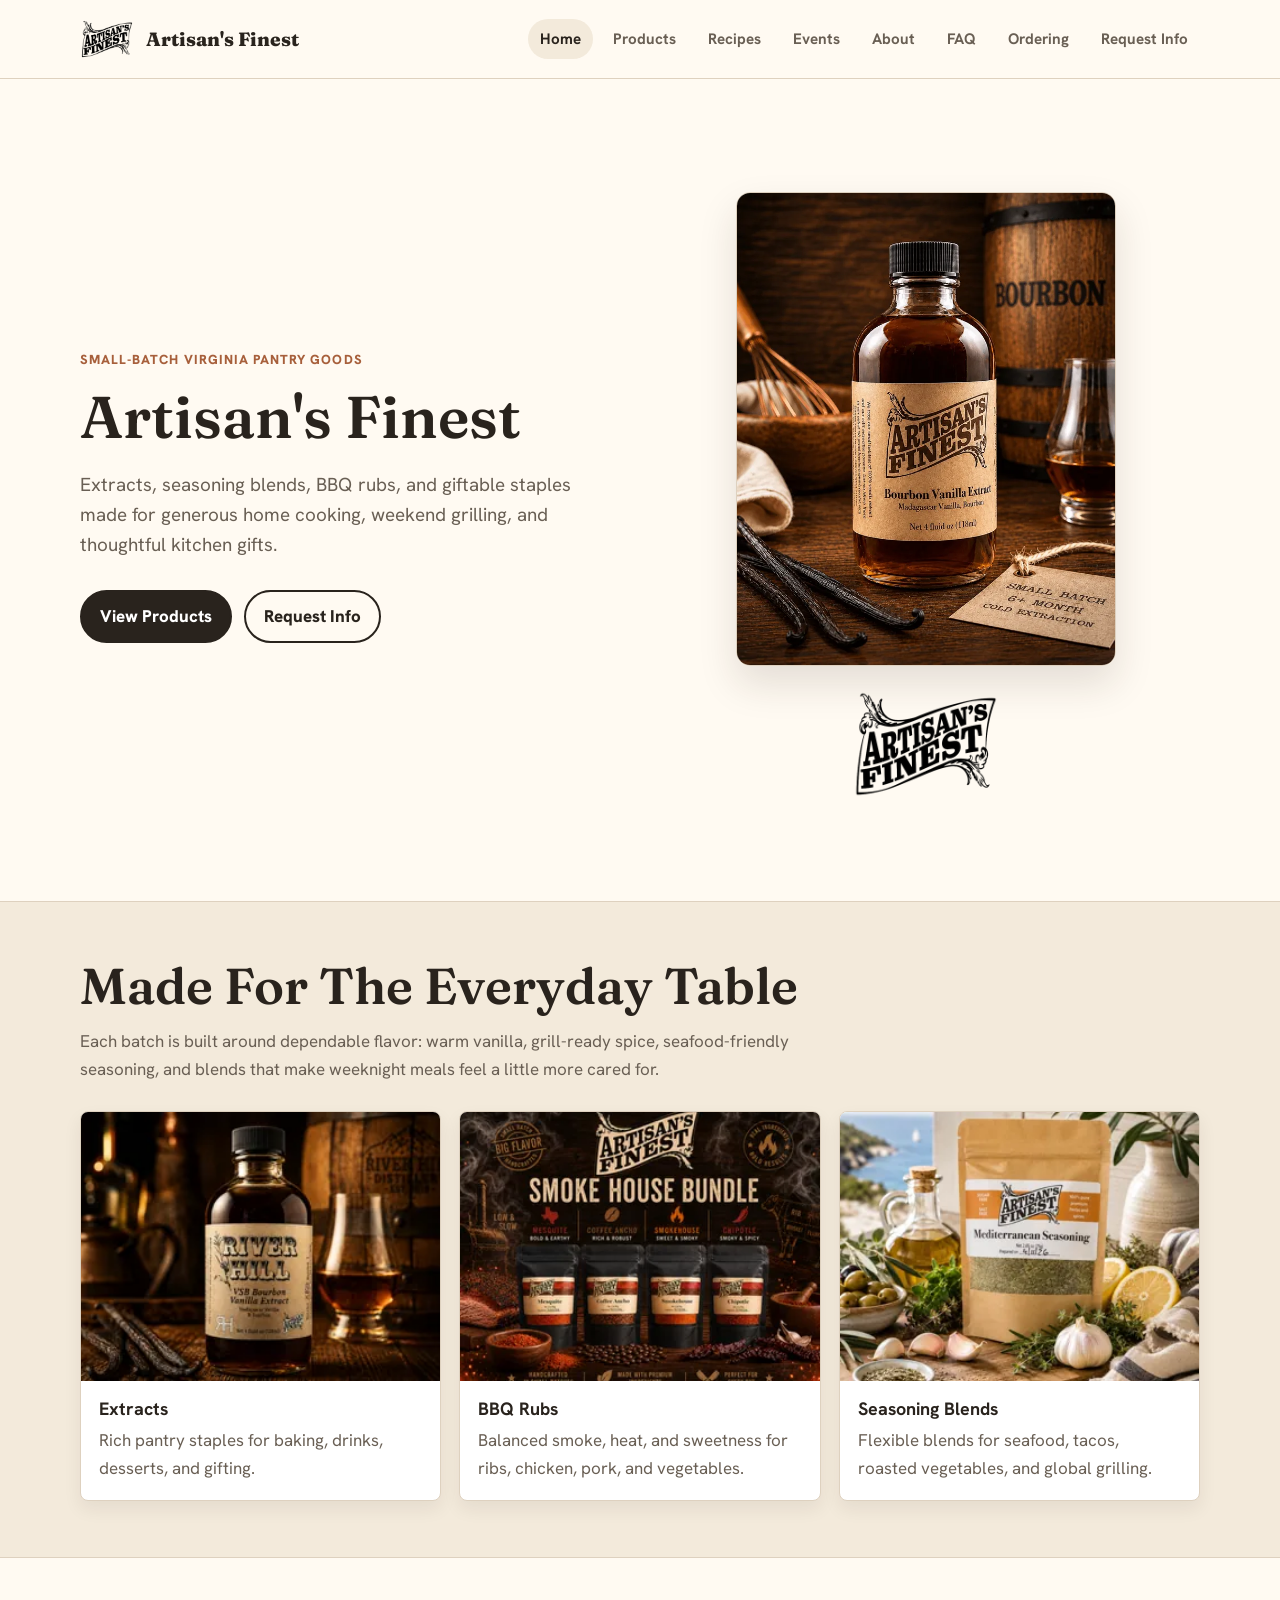
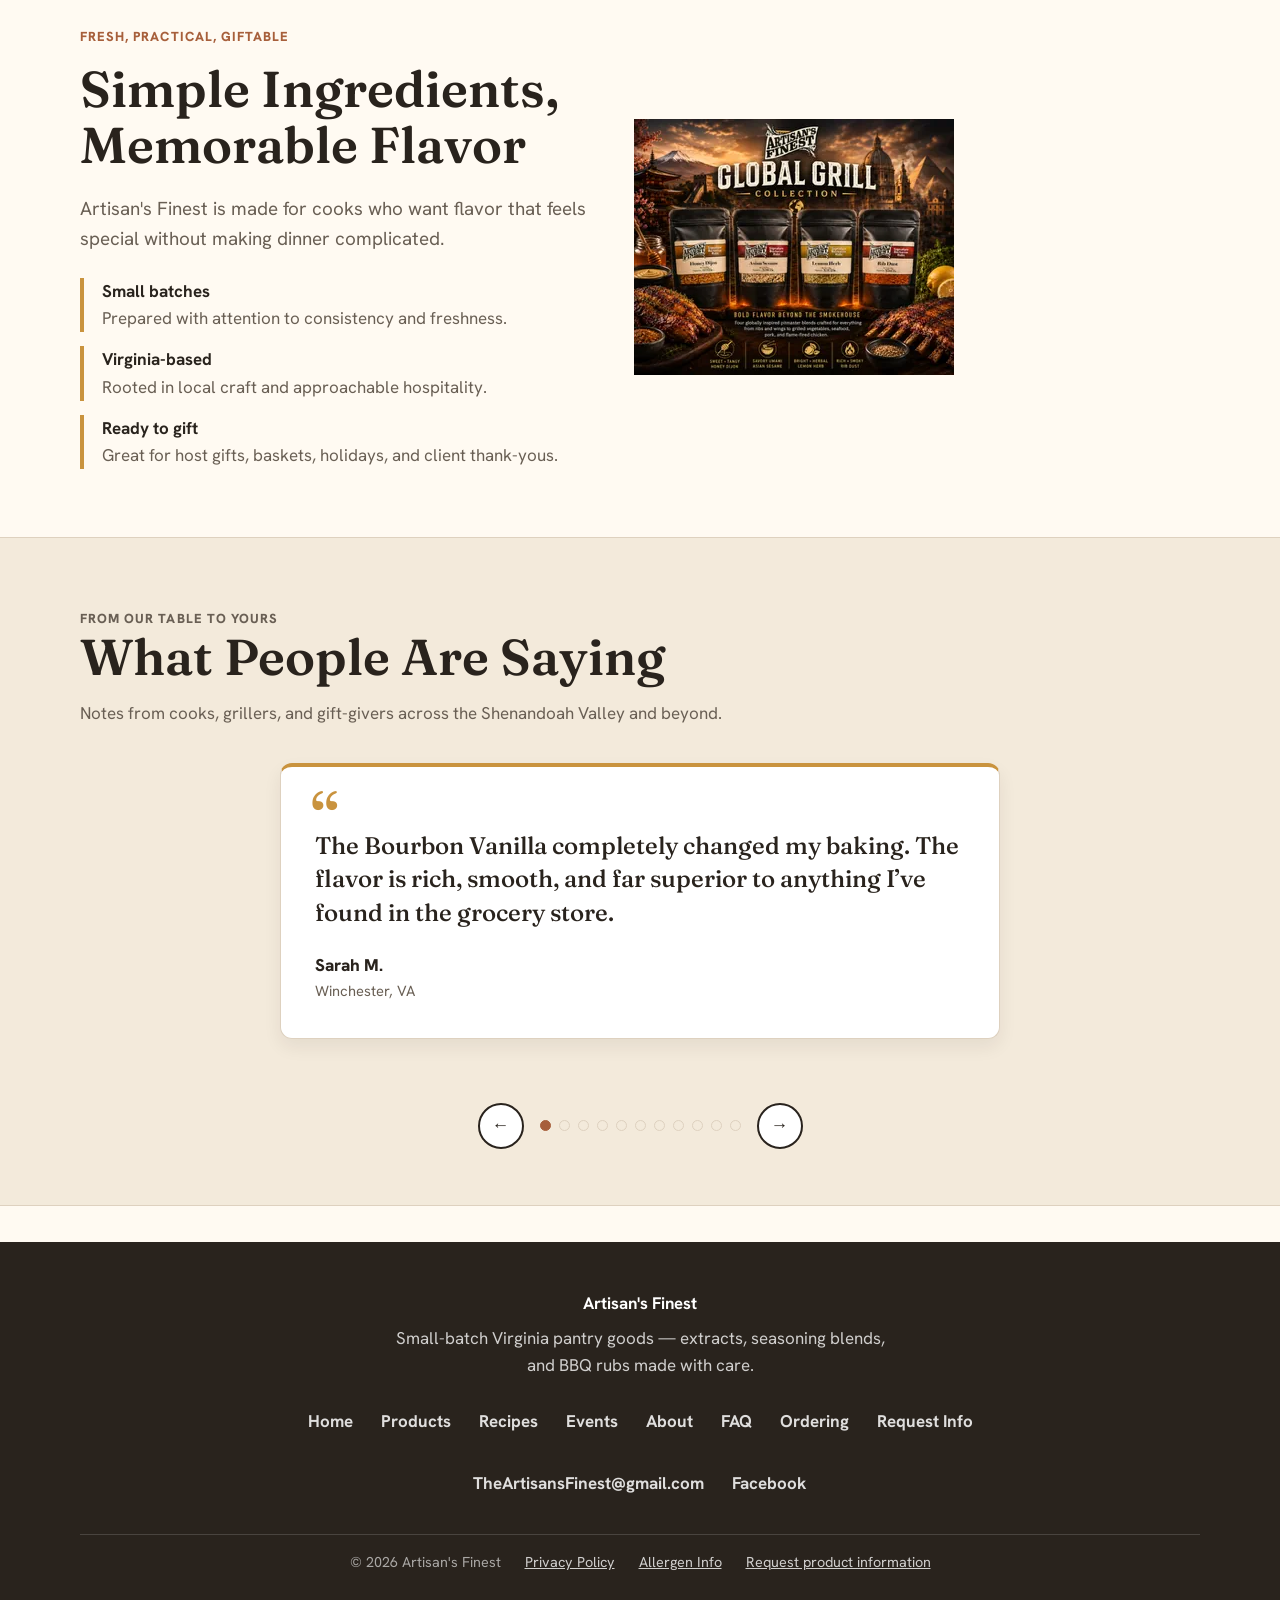
==== commit bff851a0: "Add Ordering Information and Allergen pages; revise Privacy Policy Based on owner-provided content: " ====
--- a/index.html
+++ b/index.html
@@ -21,6 +21,7 @@
   <link rel="canonical" href="https://artisans-finest.github.io/artisans-finest/">
   <link rel="icon" href="images/favicon.png">
   <link rel="stylesheet" href="styles.css">
+  <script src="nav.js" defer></script>
   <script type="application/ld+json">
   {
     "@context": "https://schema.org",
@@ -48,13 +49,19 @@
         <img src="images/logo.webp" alt="Artisan's Finest logo" width="1112" height="828" decoding="async">
         <span>Artisan's Finest</span>
       </a>
-      <div class="nav-links">
+      <button class="nav-toggle" type="button" aria-expanded="false" aria-controls="primary-nav" aria-label="Open menu">
+        <span class="nav-toggle-bar"></span>
+        <span class="nav-toggle-bar"></span>
+        <span class="nav-toggle-bar"></span>
+      </button>
+      <div class="nav-links" id="primary-nav">
         <a href="index.html" aria-current="page">Home</a>
         <a href="products.html">Products</a>
         <a href="recipes.html">Recipes</a>
         <a href="events.html">Events</a>
         <a href="about.html">About</a>
         <a href="faq.html">FAQ</a>
+        <a href="ordering.html">Ordering</a>
         <a href="contact.html">Request Info</a>
       </div>
     </nav>
@@ -219,6 +226,7 @@
         <a href="events.html">Events</a>
         <a href="about.html">About</a>
         <a href="faq.html">FAQ</a>
+        <a href="ordering.html">Ordering</a>
         <a href="contact.html">Request Info</a>
       </nav>
       <div class="footer-connect">
@@ -229,6 +237,7 @@
     <div class="footer-base">
       <span>&copy; 2026 Artisan's Finest</span>
       <a href="privacy.html">Privacy Policy</a>
+      <a href="allergen.html">Allergen Info</a>
       <a href="contact.html">Request product information</a>
     </div>
   </footer>
--- a/styles.css
+++ b/styles.css
@@ -135,6 +135,48 @@
 .nav-links a:hover {
   color: var(--ink);
   background: var(--cream);
+}
+
+/* Mobile menu toggle (hidden on desktop; shown by nav.js on small screens) */
+.nav-toggle {
+  display: none;
+  flex-direction: column;
+  align-items: center;
+  justify-content: center;
+  gap: 5px;
+  width: 44px;
+  height: 44px;
+  padding: 0;
+  background: transparent;
+  border: 1px solid var(--line);
+  border-radius: 10px;
+  cursor: pointer;
+}
+
+.nav-toggle-bar {
+  display: block;
+  width: 22px;
+  height: 2px;
+  border-radius: 2px;
+  background: var(--ink);
+  transition: transform 0.2s ease, opacity 0.2s ease;
+}
+
+.nav-toggle[aria-expanded="true"] .nav-toggle-bar:nth-child(1) {
+  transform: translateY(7px) rotate(45deg);
+}
+
+.nav-toggle[aria-expanded="true"] .nav-toggle-bar:nth-child(2) {
+  opacity: 0;
+}
+
+.nav-toggle[aria-expanded="true"] .nav-toggle-bar:nth-child(3) {
+  transform: translateY(-7px) rotate(-45deg);
+}
+
+.nav-toggle:focus-visible {
+  outline: 3px solid var(--gold);
+  outline-offset: 2px;
 }
 
 .section,
@@ -510,6 +552,110 @@
 
 .legal strong {
   color: var(--ink);
+}
+
+/* Allergen tables */
+.allergen-table {
+  width: 100%;
+  border-collapse: collapse;
+  margin: 8px 0 12px;
+  font-size: 0.97rem;
+}
+
+.allergen-table th,
+.allergen-table td {
+  text-align: left;
+  padding: 10px 14px;
+  border: 1px solid var(--line);
+  vertical-align: top;
+}
+
+.allergen-table thead th {
+  background: var(--cream);
+  color: var(--ink);
+  font-family: 'Fraunces', Georgia, "Times New Roman", serif;
+}
+
+.allergen-table tbody tr:nth-child(even) {
+  background: var(--paper);
+}
+
+.allergen-table td {
+  color: var(--muted);
+}
+
+.allergen-table td.has-allergen {
+  color: var(--clay);
+  font-weight: 700;
+}
+
+.tag-soft {
+  font-size: 0.8em;
+  color: var(--muted);
+  font-weight: 400;
+}
+
+/* Highlighted note block (allergen statement, etc.) */
+.callout-note {
+  background: var(--cream);
+  border: 1px solid var(--line);
+  border-left: 4px solid var(--clay);
+  border-radius: 10px;
+  padding: 18px 22px;
+  margin-bottom: 22px;
+}
+
+.callout-note p:first-child {
+  margin-top: 0;
+}
+
+.callout-note p:last-child {
+  margin-bottom: 0;
+}
+
+/* Ordering steps */
+.order-steps {
+  list-style: none;
+  counter-reset: step;
+  padding: 0;
+  margin: 0 0 8px;
+}
+
+.order-step {
+  margin-bottom: 28px;
+}
+
+.order-step h2 {
+  margin-top: 0;
+}
+
+/* "How ordering works" callout near Request Info buttons */
+.order-callout {
+  background: var(--cream);
+  border: 1px solid var(--line);
+  border-radius: 12px;
+  padding: 20px 24px;
+  margin: 0 0 28px;
+}
+
+.order-callout h2 {
+  margin: 0 0 8px;
+  font-size: 1.3rem;
+}
+
+.order-callout p {
+  margin: 0 0 14px;
+  color: var(--muted);
+}
+
+.order-callout .order-callout-link {
+  font-weight: 700;
+  text-decoration: none;
+  color: var(--clay);
+}
+
+.order-callout .order-callout-link:hover {
+  text-decoration: underline;
 }
 
 .product-grid {
@@ -1402,6 +1548,37 @@
     justify-content: center;
   }
 
+  /* When enhanced by nav.js, collapse into a hamburger menu */
+  .site-header.nav-js .nav {
+    flex-direction: row;
+    flex-wrap: wrap;
+    justify-content: space-between;
+    min-height: 78px;
+  }
+
+  .site-header.nav-js .nav-toggle {
+    display: inline-flex;
+  }
+
+  .site-header.nav-js .nav-links {
+    display: none;
+    flex-basis: 100%;
+    flex-direction: column;
+    align-items: stretch;
+    gap: 4px;
+    padding-bottom: 12px;
+  }
+
+  .site-header.nav-js .nav-links.is-open {
+    display: flex;
+  }
+
+  .site-header.nav-js .nav-links a {
+    padding: 12px 14px;
+    border-radius: 10px;
+    font-size: 1rem;
+  }
+
   .hero,
   .split,
   .form-wrap {
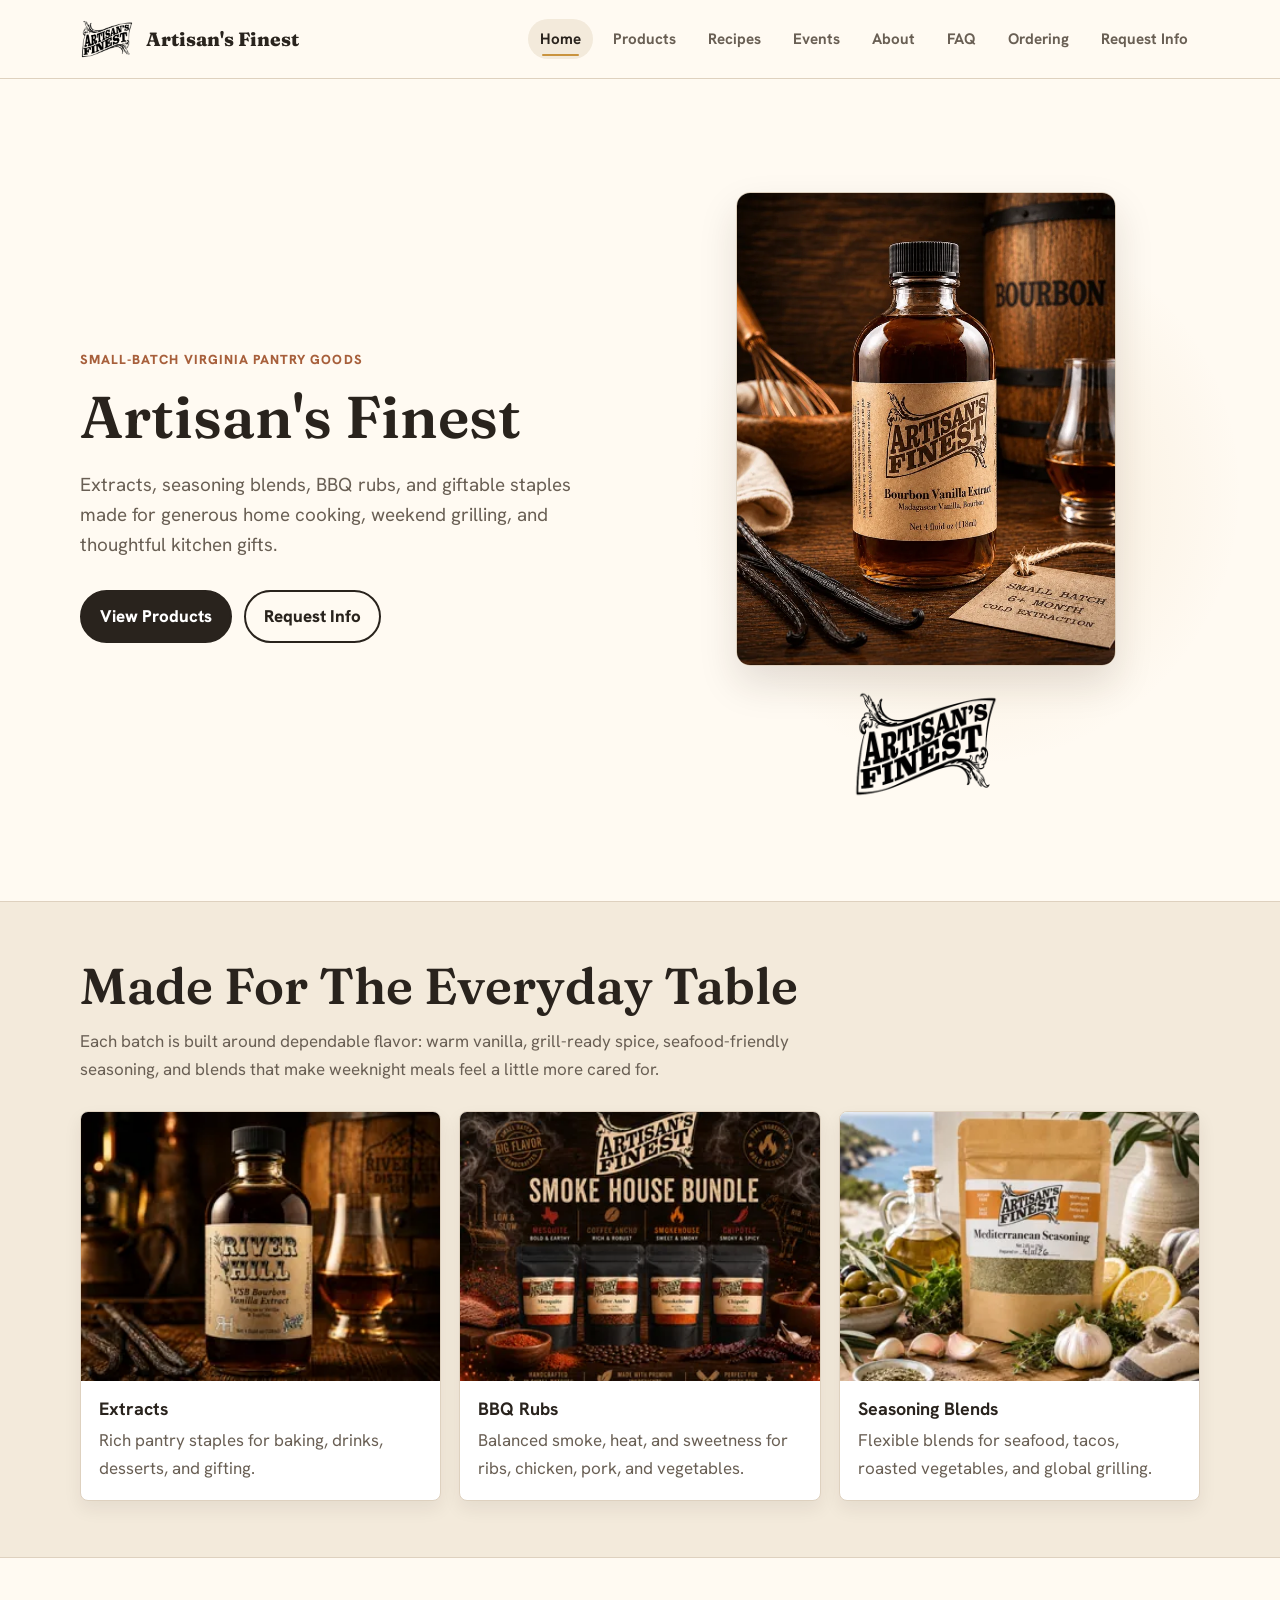
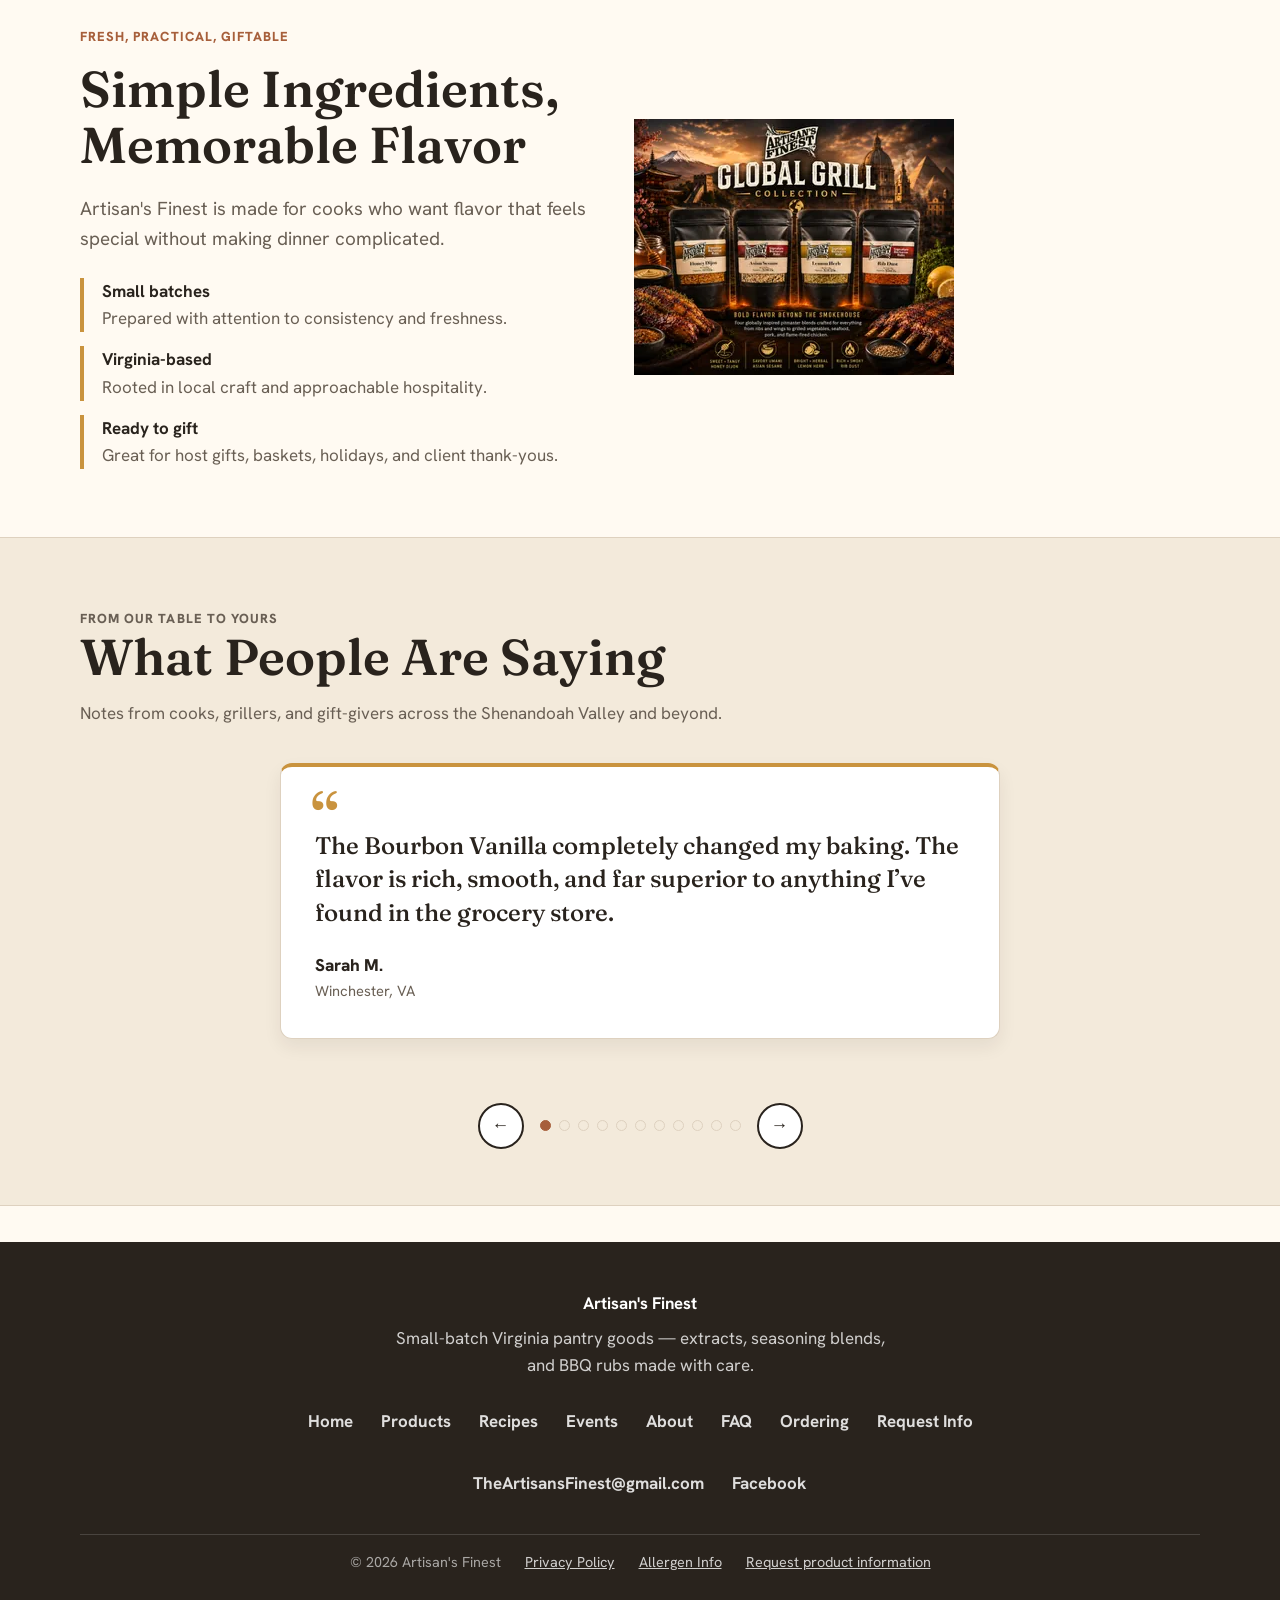
==== commit b60ec7cb: "Add tasteful scroll reveals and interaction polish Layer subtle, luxe-feeling motion onto the site a" ====
--- a/index.html
+++ b/index.html
@@ -21,7 +21,9 @@
   <link rel="canonical" href="https://artisans-finest.github.io/artisans-finest/">
   <link rel="icon" href="images/favicon.png">
   <link rel="stylesheet" href="styles.css">
+  <script>try{if(!matchMedia('(prefers-reduced-motion:reduce)').matches)document.documentElement.classList.add('js-anim')}catch(e){}</script>
   <script src="nav.js" defer></script>
+  <script src="anim.js" defer></script>
   <script type="application/ld+json">
   {
     "@context": "https://schema.org",
--- a/styles.css
+++ b/styles.css
@@ -554,8 +554,9 @@
   color: var(--ink);
 }
 
-/* Allergen tables */
-.allergen-table {
+/* Data tables (allergen lists, shipping rates) */
+.allergen-table,
+.rate-table {
   width: 100%;
   border-collapse: collapse;
   margin: 8px 0 12px;
@@ -563,25 +564,34 @@
 }
 
 .allergen-table th,
-.allergen-table td {
+.allergen-table td,
+.rate-table th,
+.rate-table td {
   text-align: left;
   padding: 10px 14px;
   border: 1px solid var(--line);
   vertical-align: top;
 }
 
-.allergen-table thead th {
+.allergen-table thead th,
+.rate-table thead th {
   background: var(--cream);
   color: var(--ink);
   font-family: 'Fraunces', Georgia, "Times New Roman", serif;
 }
 
-.allergen-table tbody tr:nth-child(even) {
+.allergen-table tbody tr:nth-child(even),
+.rate-table tbody tr:nth-child(even) {
   background: var(--paper);
 }
 
-.allergen-table td {
-  color: var(--muted);
+.allergen-table td,
+.rate-table td {
+  color: var(--muted);
+}
+
+.rate-table {
+  max-width: 420px;
 }
 
 .allergen-table td.has-allergen {
@@ -656,6 +666,73 @@
 
 .order-callout .order-callout-link:hover {
   text-decoration: underline;
+}
+
+/* Section heading with a small thumbnail (allergen tables, etc.) */
+.icon-head {
+  display: flex;
+  align-items: center;
+  gap: 14px;
+  margin-top: 44px;
+}
+
+.icon-head img {
+  width: 58px;
+  height: 58px;
+  flex: none;
+  object-fit: cover;
+  border-radius: 12px;
+  border: 1px solid var(--line);
+  box-shadow: 0 6px 14px rgba(45, 34, 24, 0.08);
+}
+
+.icon-head h2 {
+  margin: 0;
+}
+
+/* Visual product-collection grid (ordering Step 1) */
+.order-browse {
+  display: grid;
+  grid-template-columns: repeat(5, minmax(0, 1fr));
+  gap: 12px;
+  margin: 14px 0 6px;
+}
+
+.order-browse a {
+  text-decoration: none;
+  color: inherit;
+}
+
+.order-browse figure {
+  margin: 0;
+}
+
+.order-browse img {
+  width: 100%;
+  aspect-ratio: 1 / 1;
+  object-fit: cover;
+  border-radius: 12px;
+  border: 1px solid var(--line);
+  box-shadow: 0 6px 14px rgba(45, 34, 24, 0.08);
+  transition: transform 0.15s ease;
+}
+
+.order-browse a:hover img {
+  transform: translateY(-3px);
+}
+
+.order-browse figcaption {
+  margin-top: 8px;
+  font-size: 0.82rem;
+  line-height: 1.3;
+  text-align: center;
+  color: var(--muted);
+}
+
+@media (max-width: 700px) {
+  .order-browse {
+    grid-template-columns: repeat(2, minmax(0, 1fr));
+  }
 }
 
 .product-grid {
@@ -1021,7 +1098,8 @@
   border-radius: 999px;
 }
 
-.sausage-img {
+.sausage-img,
+.rub-img {
   flex: 0 0 auto;
   width: 210px;
   max-width: 58%;
@@ -1536,6 +1614,193 @@
   outline-offset: 2px;
 }
 
+/* =====================================================================
+   Motion & embellishments
+   Progressive enhancement layered on top of the static design. Scroll
+   reveals are gated behind html.js-anim, which the per-page <head> snippet
+   only adds when JS is on AND the visitor has not requested reduced motion,
+   so the base experience is untouched for those paths.
+   ===================================================================== */
+
+/* ---- Scroll reveal ---- */
+/* Hidden resting state. :where() keeps specificity at zero so the
+   .is-visible reveal (and any hover states) win cleanly. */
+.js-anim :where(
+  .hero-copy > *,
+  .hero-art,
+  .section-head > *,
+  .grid > .card,
+  .split > *,
+  .maker-grid > .card,
+  .product-grid > .product-card,
+  .flavor-grid > *,
+  .tabs > .tab,
+  .event-list > .event,
+  .order-step,
+  .callout-note,
+  .legal > *,
+  .faq-item,
+  .page-hero > *,
+  .testimonials .carousel
+) {
+  opacity: 0;
+  transform: translateY(22px);
+}
+
+.js-anim :where(
+  .hero-copy > *,
+  .hero-art,
+  .section-head > *,
+  .grid > .card,
+  .split > *,
+  .maker-grid > .card,
+  .product-grid > .product-card,
+  .flavor-grid > *,
+  .tabs > .tab,
+  .event-list > .event,
+  .order-step,
+  .callout-note,
+  .legal > *,
+  .faq-item,
+  .page-hero > *,
+  .testimonials .carousel
+).is-visible {
+  opacity: 1;
+  transform: none;
+  /* backwards fill holds the hidden state through the stagger delay, then
+     releases so :hover transforms stay snappy once the entrance is done. */
+  animation: reveal-in 0.7s cubic-bezier(0.2, 0.65, 0.3, 1) var(--reveal-delay, 0ms) backwards;
+}
+
+@keyframes reveal-in {
+  from { opacity: 0; transform: translateY(22px); }
+  to { opacity: 1; transform: none; }
+}
+
+/* ---- Sticky header depth on scroll ---- */
+.site-header {
+  transition: box-shadow 0.25s ease, background-color 0.25s ease;
+}
+
+.site-header.is-scrolled {
+  background: rgba(255, 250, 242, 0.98);
+  box-shadow: 0 8px 24px rgba(45, 34, 24, 0.09);
+}
+
+/* ---- Nav links: eased pill + gold underline accent for current page ---- */
+.nav-links a {
+  position: relative;
+  transition: color 0.18s ease, background-color 0.18s ease;
+}
+
+.nav-links a[aria-current="page"]::after {
+  content: "";
+  position: absolute;
+  left: 14px;
+  right: 14px;
+  bottom: 3px;
+  height: 2px;
+  border-radius: 2px;
+  background: var(--gold);
+}
+
+/* ---- Buttons: lift + deepen on hover, secondary fills in ---- */
+.button {
+  transition: transform 0.18s ease, box-shadow 0.18s ease,
+    background-color 0.18s ease, color 0.18s ease;
+}
+
+.button:hover {
+  transform: translateY(-2px);
+  box-shadow: 0 14px 26px rgba(45, 34, 24, 0.18);
+}
+
+.button:active {
+  transform: translateY(0);
+  box-shadow: 0 6px 14px rgba(45, 34, 24, 0.16);
+}
+
+.button.secondary:hover {
+  background: var(--ink);
+  color: var(--white);
+}
+
+.button:focus-visible {
+  outline: 3px solid var(--gold);
+  outline-offset: 3px;
+}
+
+/* ---- Feature cards: lift with a soft photo zoom ---- */
+.card {
+  transition: transform 0.2s ease, box-shadow 0.2s ease;
+}
+
+.card:hover {
+  transform: translateY(-4px);
+  box-shadow: 0 18px 34px rgba(45, 34, 24, 0.14);
+}
+
+.card img {
+  transition: transform 0.5s cubic-bezier(0.2, 0.65, 0.3, 1);
+}
+
+.card:hover img {
+  transform: scale(1.05);
+}
+
+/* ---- Product cards: lift and warm the border ---- */
+.product-card {
+  transition: transform 0.2s ease, box-shadow 0.2s ease, border-color 0.2s ease;
+}
+
+.product-card:hover {
+  transform: translateY(-3px);
+  box-shadow: 0 16px 28px rgba(45, 34, 24, 0.12);
+  border-color: var(--clay);
+}
+
+/* ---- Event rows: gentle slide + gold edge on hover ---- */
+.event {
+  transition: transform 0.2s ease, box-shadow 0.2s ease, border-left-color 0.2s ease;
+}
+
+.event:hover {
+  transform: translateX(3px);
+  box-shadow: 0 12px 24px rgba(45, 34, 24, 0.1);
+  border-left-color: var(--clay);
+}
+
+/* ---- Hero: warm radial glow behind the art + a slow float on the mark ---- */
+.hero {
+  position: relative;
+  z-index: 0;
+}
+
+.hero::before {
+  content: "";
+  position: absolute;
+  z-index: -1;
+  right: -4%;
+  top: 50%;
+  width: min(560px, 62%);
+  aspect-ratio: 1;
+  transform: translateY(-50%);
+  border-radius: 50%;
+  background: radial-gradient(circle, rgba(201, 147, 62, 0.16), rgba(201, 147, 62, 0) 70%);
+  pointer-events: none;
+}
+
+@media (prefers-reduced-motion: no-preference) {
+  .hero-logo {
+    animation: gentle-float 6s ease-in-out infinite;
+  }
+}
+
+@keyframes gentle-float {
+  0%, 100% { transform: translateY(0); }
+  50% { transform: translateY(-8px); }
+}
+
 @media (max-width: 860px) {
   .nav {
     min-height: 92px;
